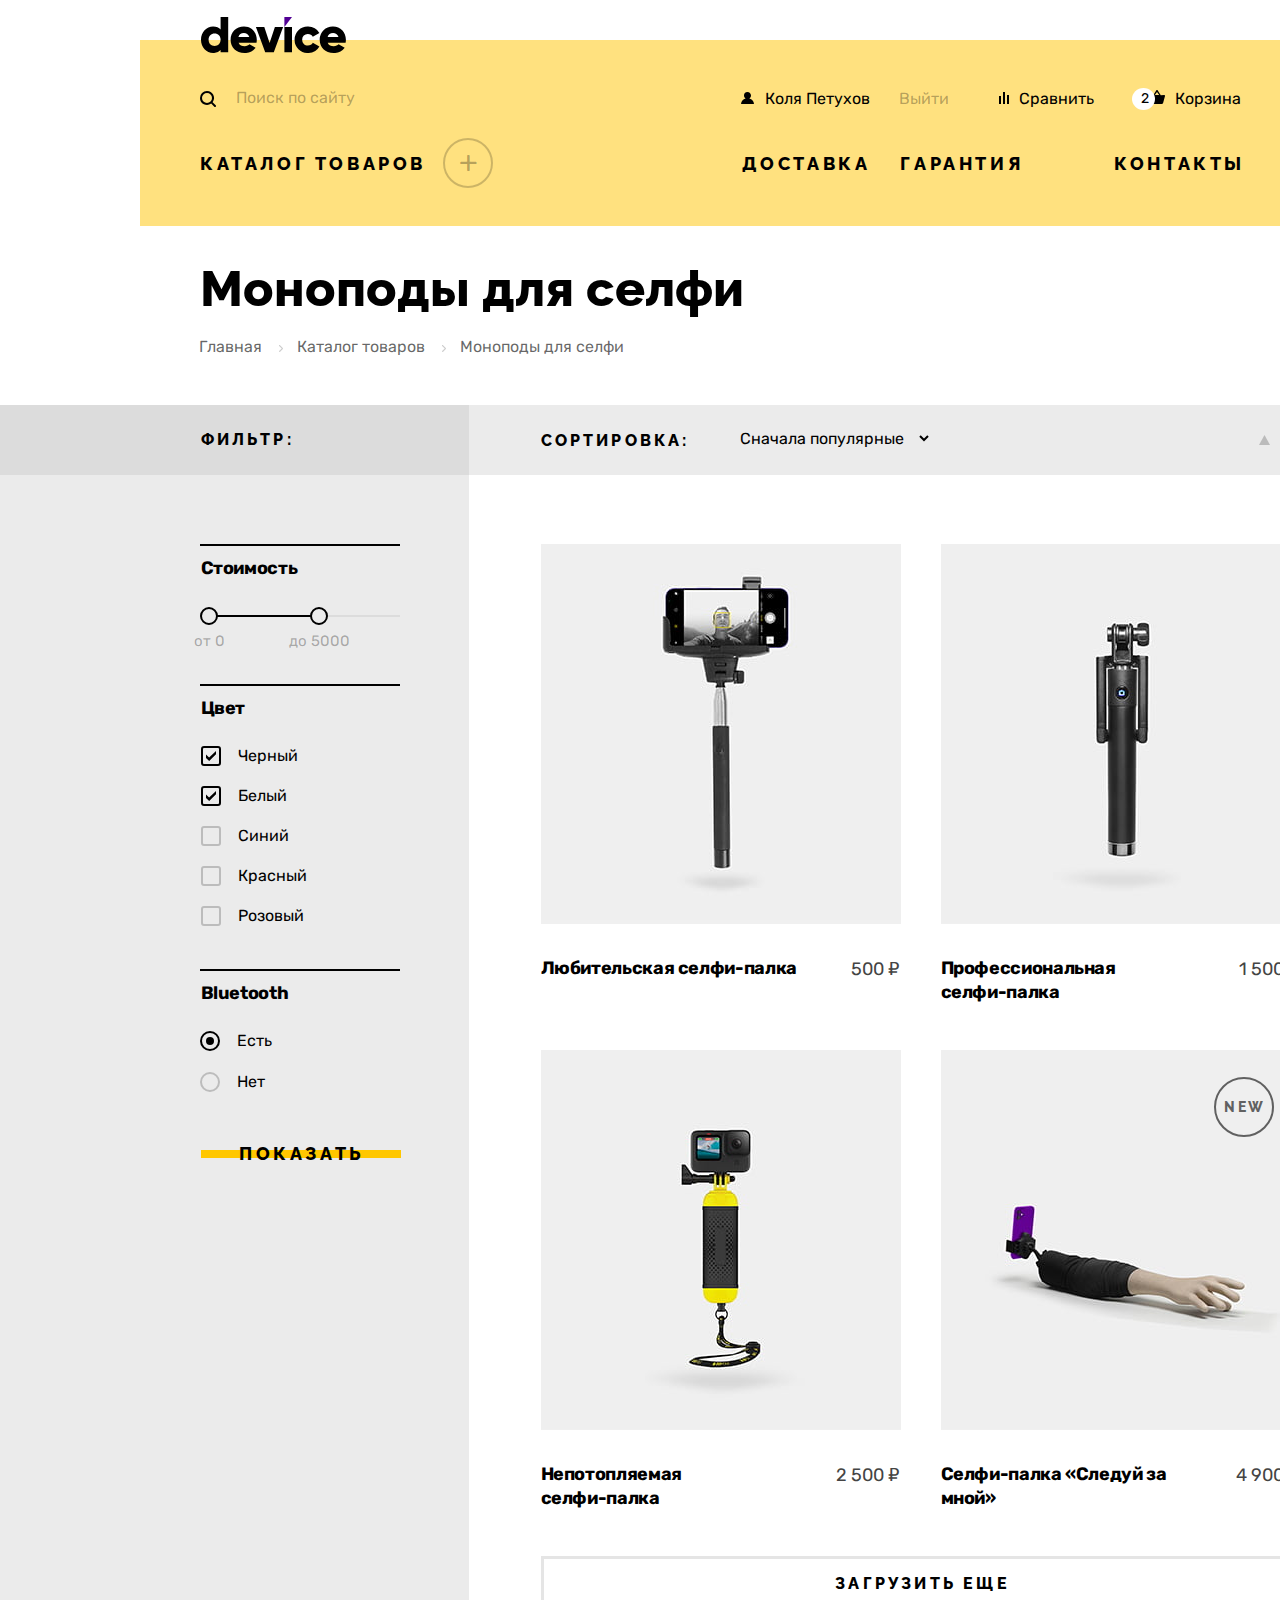
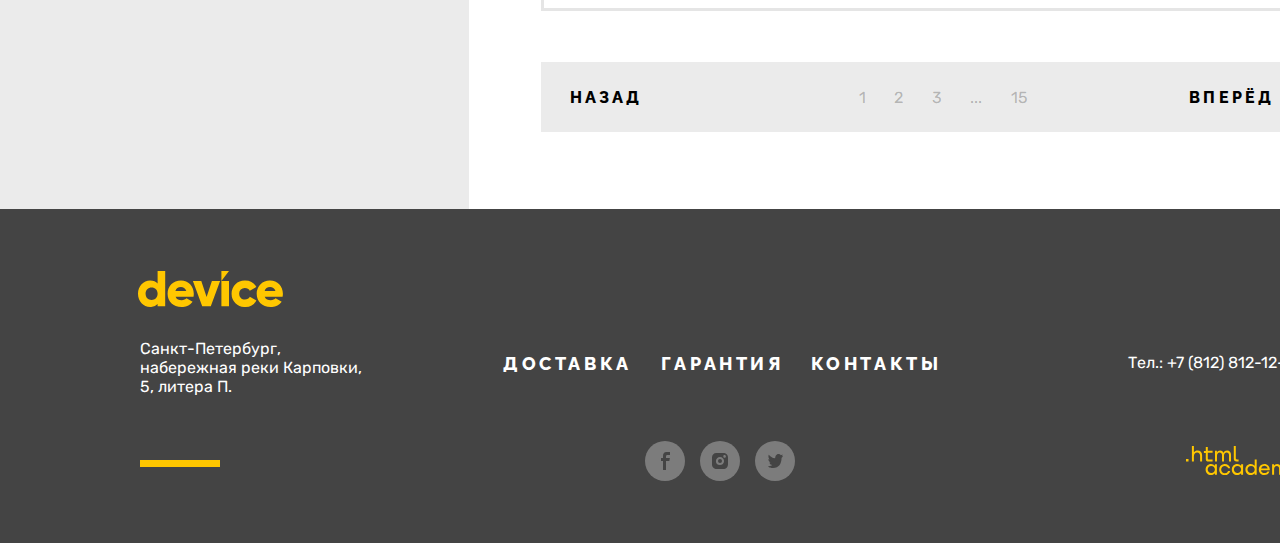
==== catalog.html @ d4a1aeee "fixed mistakes" ====
<!DOCTYPE html>
<html lang="ru">
<head>
  <meta charset="UTF-8">
  <meta name="viewport" content="width=device-width, initial-scale=1.0">
  <link rel="stylesheet" href="styles/styles.css">
  <link rel="icon" href="favicon.png">
  <title>Каталог</title>
</head>

<body>
  <header class="sections-container page-header">
    <div class="header-container">
      <nav class="main-navigation">
        <a class="header-logo" href="index.html">
          <img class="header-logo_image" src="img/logo.svg" width="145" height="36" alt="Логотип Интернет-магазина Device">
        </a>

        <ul class="header_navigation-user-list">
          <li class="header_navigation-user-list_item header_navigation-user_item_search">
            <form class="header_search" action="https://echo.htmlacademy.ru" method="get">
              <input class="header_search_field" name="search" placeholder="Поиск по сайту" type="search">
              <button class="header_search_button purple-border-focus" type="submit">
                <span>Найти</span>
              </button>
            </form>
          </li>

          <li class="header_navigation-user-list_item header_navigation-user-list_item_user-cabinet user-logged">
            <a class="header_navigation-user-list_item_link header_user-cabinet-button purple-border-focus" href="#">
              <span>Коля Петухов</span>
            </a>
          </li>

          <li class="header_navigation-user-list_item header_navigation-user-list_item_exit">
            <button class="header_navigation-user-list_item_link header_user-cabinet-exit-button purple-border-focus" type="button">Выйти</button>
          </li>

          <li class="header_navigation-user-list_item header_navigation-user-list_item_compare">
            <a class="header_navigation-user-list_item_link header_compare-button purple-border-focus" href="#">
              <span>Сравнить</span>
            </a>
          </li>
          <li class="header_navigation-user-list_item header_navigation-user-list_item_cart">
            <a class="header_navigation-user-list_item_link header_add-to-cart-button purple-border-focus" href="#">
              <span>Корзина</span>
            </a>
              <section class="cart-pop-up">
                <h2 class="visually-hidden">Обзор вашей корзины</h2>

                <ul class="cart_prod_list">
                  <li class="cart_prod_list_item">
                    <a href="#" class="cart_prod_list_item_link">
                      <img class="cart_prod_list_item_photo" src="img/product-1-small.jpg" width="41" height="43" alt="превью товара">
                      <h3 class="cart_prod_list_item_heading">Любительская<br>селфи-палка</h3>
                    </a>
                    <button class="cart_prod_list_item_remove" type="button">+</button>
                  </li>
                  <li class="cart_prod_list_item">
                    <a href="#" class="cart_prod_list_item_link">
                      <img class="cart_prod_list_item_photo" src="img/product-2-small.jpg" width="41" height="43" alt="превью товара">
                      <h3 class="cart_prod_list_item_heading">Профессиональная<br>селфи-палка</h3>
                    </a>
                    <button class="cart_prod_list_item_remove" type="button"><span>+</span></button>
                  </li>
                </ul>
                <ul class="cart_total">
                  <li class="cart_total_item cart_total_prod">Товаров: 2</li>
                  <li class="cart_total_item cart_total_sum">Сумма: 2000 ₽</li>
                </ul>
                <a href="#" class="cart_prod_open-cart button purple-border-focus">Открыть корзину</a>
              </section>
          </li>
        </ul>

        <ul class="header_main-nav">
          <li class="header_main-nav_item header_main-nav_item_catalog">
            <a class="header_main-nav_item_link header_main-nav_item_catalog-button purple-border-focus" href="catalog.html">
              <span>каталог товаров</span>
            </a>


            <div class="header_main-nav_catalog-nav-hidden">

              <ul class="header_main-nav_catalog-nav-hidden_list">
                <li class="header_main-nav_catalog-nav-hidden_list_item">
                  <a href="#">Виртуальная реальность</a>
                </li>
                <li class="header_main-nav_catalog-nav-hidden_list_item">
                  <a href="#">Моноподы для cелфи</a>
                </li>
                <li class="header_main-nav_catalog-nav-hidden_list_item">
                  <a href="#">Экшн-камеры</a>
                </li>
                <li class="header_main-nav_catalog-nav-hidden_list_item">
                  <a href="#">Фитнес-браслеты</a>
                </li>
                <li class="header_main-nav_catalog-nav-hidden_list_item">
                  <a href="#">Умные часы</a>
                </li>
                <li class="header_main-nav_catalog-nav-hidden_list_item">
                  <a href="#">Квадрокоптеры</a>
                </li>
              </ul>
            </div>
          </li>

          <li class="header_main-nav_item header_main-nav_item_delivery">
            <a class="header_main-nav_item_link button purple-border-focus under-line_hover" href="#">доставка</a>
          </li>
          <li class="header_main-nav_item header_main-nav_item_waranty">
            <a class="header_main-nav_item_link button purple-border-focus under-line_hover" href="#">гарантия</a>
          </li>
          <li class="header_main-nav_item header_main-nav_item_contacts">
            <a class="header_main-nav_item_link button purple-border-focus under-line_hover" href="#">контакты</a>
          </li>
        </ul>
      </nav>
    </div>
  </header>

  <main class="main_catalog">
    <h1 class="visually-hidden">Каталог</h1>
    <section class="main_catalog-header sections-container">
      <h2 class="main_catalog-category-heading">Моноподы для селфи</h2>
      <ul class="breadcrumbs">
        <li class="breadcrumbs-item">
          <a class="breadcrumbs-link purple-border-focus" href="index.html">Главная</a>
        </li>

        <li class="breadcrumbs-item">
          <a class="breadcrumbs-link purple-border-focus" href="catalog.html">Каталог товаров</a>
        </li>

        <li class="breadcrumbs-item">
          <a class="breadcrumbs-link purple-border-focus">Моноподы для селфи</a>
        </li>
      </ul>
    </section>

    <section class="catalog-products">
      <h2 class="visually-hidden">Каталог товаров</h2>
      <section class="catalog-products_filters">
        <div class="catalog-products_filters_heading-wrap">
          <div class="catalog-products_filters_content-wrap">
            <h3 class="catalog-products_filters_heading">Фильтр:</h3>
          </div>
        </div>

        <div class="catalog-products_filters-wrap">
          <div class="catalog-products_filters_content-wrap">
            <form class="catalog-filter selfie-sticks_filters" action="https://echo.htmlacademy.ru/" method="get">
              <div class=catalog-filter_fieldset-wrap>
                <fieldset class="catalog-filter-group">
                  <legend class="catalog-filter-heading catalog-filter-heading_cost">Стоимость</legend>

                  <div class="range">
                    <div class="range-scale">
                      <div class="range-bar" style="left: 9px; width: 110px;">
                        <button class="range-toggle toggle-min" type="button">
                          <span class="visually-hidden">Изменить минимальную цену.</span>
                        </button>
                        <button class="range-toggle toggle-max" type="button">
                          <span class="visually-hidden">Изменить максимальную цену.</span>
                        </button>
                      </div>
                    </div>

                    <div class="range-wrapper-inputs">
                      <label class="catalog-filter-label">
                        от <input class="catalog-filter-input" type="number" name="min-price" placeholder="0">
                      </label>
                      <label class="catalog-filter-label">
                        до <input class="catalog-filter-input" type="number" name="max-price" placeholder="5000">
                      </label>
                    </div>
                  </div>
                </fieldset>
              </div>

              <div class="catalog-filter_fieldset-wrap catalog-filter_fieldset-wrap_color">
                <fieldset class="catalog-filter-group">
                  <legend class="catalog-filter-heading catalog-filter-heading_color">Цвет</legend>
                  <ul class="catalog-filter_color-list">
                    <li class="catalog-filter_color-list_item">
                      <label class="control">
                        <input class="control-input" type="checkbox" name="black" checked>
                        <span class="control-mark"></span>
                        <span class="control-label">Черный</span>
                      </label>
                    </li>

                    <li class="catalog-filter_color-list_item">
                      <label class="control">
                        <input class="control-input" type="checkbox" name="white" checked>
                        <span class="control-mark"></span>
                        <span class="control-label">Белый</span>
                      </label>
                    </li>

                    <li class="catalog-filter_color-list_item">
                      <label class="control">
                        <input class="control-input" type="checkbox" name="Blue">
                        <span class="control-mark"></span>
                        <span class="control-label">Синий</span>
                      </label>
                    </li>

                    <li class="catalog-filter_color-list_item">
                      <label class="control">
                        <input class="control-input" type="checkbox" name="red">
                        <span class="control-mark"></span>
                        <span class="control-label">Красный</span>
                      </label>
                    </li>

                    <li class="catalog-filter_color-list_item">
                      <label class="control">
                        <input class="control-input" type="checkbox" name="pink">
                        <span class="control-mark"></span>
                        <span class="control-label">Розовый</span>
                      </label>
                    </li>
                  </ul>
                </fieldset>
              </div>

              <div class="catalog-filter_fieldset-wrap">
                <fieldset class="catalog-filter-group">
                  <legend class="catalog-filter-heading catalog-filter-heading_bluetooth">Bluetooth</legend>
                  <ul class="catalog-filter_bluetooth-list">
                    <li class="catalog-filter_bluetooth-list_item">
                      <label class="radio-control">
                        <input class="radio-control-input" type="radio" name="bluetooth" value="Yes" checked>
                        <span class="radio-control-mark"></span>
                        <span class="radio-control-label">Есть</span>
                      </label>
                    </li>

                    <li class="catalog-filter_bluetooth-list_item">
                      <label class="radio-control">
                        <input class="radio-control-input" type="radio" name="bluetooth" value="Yes">
                        <span class="radio-control-mark"></span>
                        <span class="radio-control-label">Нет</span>
                      </label>
                    </li>
                  </ul>
                </fieldset>
              </div>
              <button class="catalog-filter_form_button button-yellow-dark-crossline button" type="submit">Показать</button>
            </form>
          </div>
        </div>
      </section>

      <section class="catalog_products">
        <h2 class="visually-hidden">Сэлфи палки в продаже</h2>
        <section class="catalog_products_sorting">
          <h3 class="visually-hidden">Сортировка товаров</h3>
          <div class="catalog_products_content-wrap catalog_products_sorting-wrap">
            <form class="sorting-type">
              <label class="sorting-field-label" for="sorting">Сортировка:</label>
              <select class="select-control" id="sorting" name="sorting">
                <option value="popular">Сначала популярные</option>
              </select>
            </form>
            <a href="#" class="filter-order-button filter-order-button_ascending purple-border-focus">
              <span class="visually-hidden">По возрастанию</span>
            </a>
            <a href="#" class="filter-order-button filter-order-button_active filter-order-button_descending purple-border-focus">
              <span class="visually-hidden">По убыванию</span>
            </a>
          </div>
        </section>

        <section class="catalog_products_display_products">
          <div class="catalog_products_content-wrap catalog_products_display_products_wrap">

            <ul class="product-cards-list">
              <li class="product-cards-list_item">
                <a class="product-card-link" href="#">
                  <img class="product-card-image" src="img/product-1.jpg" width="360" height="380" alt="Фотография селфи-палки любительской">
                  <h3 class="product-card-title">Любительская селфи-палка</h3>
                  <b class="product-card-price">500 ₽</b>
                  <div class="product-card-button_wrap">
                    <span class="product-card-button button-yellow-dark-crossline button">Подробнее</span>
                  </div>
                </a>
              </li>

              <li class="product-cards-list_item">
                <a class="product-card-link" href="#">
                  <img class="product-card-image" src="img/product-2.jpg" width="360" height="380" alt="Фотография селфи-палки профессиональной">
                  <h3 class="product-card-title">Профессиональная<br> селфи-палка </h3>
                  <b class="product-card-price">1 500 ₽</b>
                  <div class="product-card-button_wrap">
                    <span class="product-card-button button-yellow-dark-crossline button">Подробнее</span>
                  </div>
                </a>
              </li>

              <li class="product-cards-list_item">
                <a class="product-card-link" href="#">
                  <img class="product-card-image" src="img/product-3.jpg" width="360" height="380" alt="Фотография селфи-палки с поплавком">
                  <h3 class="product-card-title">Непотопляемая<br> селфи-палка</h3>
                  <b class="product-card-price">2 500 ₽</b>
                  <div class="product-card-button_wrap">
                    <span class="product-card-button button-yellow-dark-crossline button">Подробнее</span>
                  </div>
                </a>
              </li>

              <li class="product-cards-list_item">
                <a class="product-card-link" href="#">
                  <img class="product-card-image" src="img/product-4.jpg" width="360" height="380" alt="Фотография селфи-палки в виде руки">
                  <h3 class="product-card-title">Селфи-палка «Следуй за мной»</h3>
                  <span class="product-card_new-product-label">new</span>
                  <b class="product-card-price">4 900 ₽</b>
                  <div class="product-card-button_wrap">
                    <span class="product-card-button button-yellow-dark-crossline button">Подробнее</span>
                  </div>
                </a>
              </li>
            </ul>

            <button class="product-list_show-more-button button purple-border-focus" type="button">
              <span>Загрузить еще</span>
            </button>

            <ul class="pagination-list">
              <li class="pagination-list_item">
                <a class="pagination-link"  href="#">
                  <span class="visually-link_text pagination-prev">назад</span>
                </a>
              </li>

              <li class="pagination-list_item">
                <ul class="pagination-list_page-numbers">
                  <li class="pagination-list_item">
                    <a class="pagination-link" href="#">
                      <span class="visually-link_text pagination-link_number">1</span>
                    </a>
                  </li>

                  <li class="pagination-list_item">
                    <a class="pagination-link" href="#">
                      <span class="visually-link_text pagination-link_number">2</span>
                    </a>
                  </li>

                  <li class="pagination-list_item">
                    <a class="pagination-link" href="#">
                      <span class="visually-link_text pagination-link_number">3</span>
                    </a>
                  </li>

                  <li class="pagination-list_item">
                    <a class="pagination-link" href="#">
                      <span class="visually-link_text pagination-link_number">...</span>
                    </a>
                  </li>

                  <li class="pagination-list_item">
                    <a class="pagination-link" href="#">
                      <span class="visually-link_text pagination-link_number">15</span>
                    </a>
                  </li>
                </ul>
              </li>
              <li class="pagination-list_item">
                <a class="pagination-link" href="#">
                  <span class="visually-link_text pagination-next">вперёд</span>
                </a>
              </li>
            </ul>

          </div>
        </section>
      </section>
    </section>
  </main>
  <footer class="page-footer">
    <div class="footer-container sections-container">
      <a class="footer-logo">
        <img src="img/logo-footer.svg" width="145" height="36" alt="Логотип Интернет-магазина Device">
      </a>

        <address class="footer_address">Санкт-Петербург, набережная реки Карповки, 5, литера П.</address>

        <section class="page-footer_navigation">
          <h2 class="visually-hidden">Навигация по сайту</h2>
          <ul class="page-footer_navigation_list">
            <li class="page-footer_navigation_list_item">
              <a class="page-footer_navigation_list_item_link button purple-border-focus" href="#">доставка</a>
            </li>

            <li class="page-footer_navigation_list_item">
              <a class="page-footer_navigation_list_item_link button purple-border-focus" href="#">гарантия</a>
            </li>

            <li class="page-footer_navigation_list_item">
              <a class="page-footer_navigation_list_item_link button purple-border-focus" href="#">контакты</a>
            </li>
          </ul>
        </section>

        <a class="footer_tel purple-border-focus" href="tel:78128121212">Тел.: +7 (812) 812-12-12</a>

        <div class="page-footer_yellow-line"></div>
        <section class="footer_social">
          <h2 class="visually-hidden">Мы в социальный сетях</h2>
          <ul class="footer_social_list">
            <li class="footer_social_list_item">
              <a class="footer_social_list_item-link purple-border-focus" href="https://www.facebook.com/htmlacademy">
                  <svg  class="footer_social_list_item_link-facebook" xmlns="http://www.w3.org/2000/svg" aria-hidden="true" focusable="false" width="9" height="18"><path d="M6.5 3H9V0H5.6C2.8 0 2 1.7 2 4.2V6H0v3h2v9h3V9h3.3l.6-3H5V4.5C5 3.7 5.3 3 6.5 3Z"/></svg>
                  <span class="visually-hidden">Facebook</span>
              </a>
            </li>

            <li class="footer_social_list_item">
              <a class="footer_social_list_item-link purple-border-focus" href="https://www.instagram.com/htmlacademy">
                  <svg class="footer_social_list_item_link-instagram" xmlns="http://www.w3.org/2000/svg" aria-hidden="true" focusable="false" width="16" height="16" fill="none"><path d="M8 10a2 2 0 1 0 0-4 2 2 0 0 0 0 4Z"/><path d="M14.7 1.3c-.9-.9-2-1.3-3.4-1.3H4.7A4.5 4.5 0 0 0 0 4.7v6.6c0 1.4.4 2.6 1.4 3.4.9.9 2 1.3 3.3 1.3h6.6c1.4 0 2.6-.4 3.4-1.3a5 5 0 0 0 1.3-3.4V4.7c0-1.4-.4-2.6-1.3-3.4ZM8 12.1A4.1 4.1 0 0 1 3.9 8c0-2.3 1.9-4.1 4.1-4.1 2.2 0 4.1 1.8 4.1 4.1s-1.9 4.1-4.1 4.1Zm4.6-7.4c-.7 0-1.3-.5-1.3-1.3s.5-1.3 1.3-1.3c.7 0 1.3.6 1.3 1.3 0 .7-.6 1.3-1.3 1.3Z"/></svg>
                  <span class="visually-hidden">Instagram</span>
              </a>
            </li>

            <li class="footer_social_list_item">
              <a class="footer_social_list_item-link purple-border-focus" href="https://twitter.com/htmlacademy_ru">
                  <svg class="footer_social_list_item_link-twitter" xmlns="http://www.w3.org/2000/svg" aria-hidden="true" focusable="false" width="15" height="14" fill="none"><g clip-path="url(#a)"><path d="M9.7.1c1.5-.5 2.6.3 3.2 1.1l1.7-.6a2 2 0 0 1-.8 1.6c.7.2 1.2-.4 1.2-.4-.1.9-.9 1.7-1.4 1.9-.2 6.3-2.8 10.4-8.9 10.3h-.4C4 14 .6 13.6 0 12.2c2 .2 3.4-.4 4.1-1.1-.8-.3-2.4-.4-2.6-2.8.3.2.5.3 1.1.2C1.5 7.7.3 7 .4 5c.3.3.9.5 1.2.4C1 5.2-.2 2.3.8.8c1.6 1.7 3.3 3.4 6.3 3.5.2-2.1 1-3.5 2.6-4.2Z"/></g><defs><clipPath id="a"><path fill="#fff" d="M0 0h15v14H0z"/></clipPath></defs></svg>
                  <span class="visually-hidden">Twitter</span>
              </a>
            </li>
          </ul>
        </section>

        <a class="html-academy-logo purple-border-focus" href="https://www.htmlacademy.ru">
          <img src="img/html_academy-logo.svg" width="115" height="33" alt="Логотип HTML Academy">
        </a>
    </div>
  </footer>
</body>
</html>
---- styles/styles.css ----
@font-face {
  font-family: "Raleway";
  font-style: normal;
  font-weight: 800;
  src: url("../fonts/raleway/raleway-800.woff2") format("woff2");
  font-display: swap;
}

@font-face {
  font-family: "Rubik";
  font-style: normal;
  font-weight: 400;
  src: url("../fonts/rubik/rubik-400.woff2") format("woff2");
  font-display: swap;
}

@font-face {
  font-family: "Rubik";
  font-style: normal;
  font-weight: 700;
  src: url("../fonts/rubik/rubik-700.woff2") format("woff2");
  font-display: swap;
}

@font-face {
  font-family: "Rubik";
  font-style: normal;
  font-weight: 800;
  src: url("../fonts/rubik/rubik-800.woff2") format("woff2");
  font-display: swap;
}

/* Общие стили и классы */
html {
  height: 100%;
}

body {
  display: flex;
  height: 100%;
  min-width: 1440px;
  margin: 0;
  flex-direction: column;
  font-family: "Rubik", sans-serif;
  font-size: 18px;
  line-height: 30px;
  font-weight: 400;
  font-style: normal;
  color: #000000;
  background-color: #ffffff;
}

.main-container {
  flex-grow: 1;
}

.visually-hidden {
  position: absolute;
  clip: rect(0, 0, 0, 0);
  width: 1px;
  height: 1px;
  margin: -1px;
  overflow: hidden;
}

.button {
  padding: 0;
  font-family: "Raleway", sans-serif;
  font-size: 18px;
  font-weight: 800;
  line-height: 21px;
  text-transform: uppercase;
  color: #000000;
  text-decoration: none;
  letter-spacing: 0.2em;
}

.button-yellow-dark-crossline {
  min-height: 40px;
  padding-left: 3px;
  box-sizing: border-box;
  text-align: center;
  background: repeating-linear-gradient(rgb(255, 255, 255, 0), rgb(255, 255, 255, 0) 16px, #ffc700 16px, #ffc700 24px, rgb(255, 255, 255, 0) 24px, rgb(255, 255, 255, 0));
  border: none;
}

.button-yellow-dark-crossline:focus-visible {
  outline: none;
  background: repeating-linear-gradient(rgb(255, 255, 255, 0), rgb(255, 255, 255, 0) 16px, #af4fff 16px, #af4fff 24px, rgb(255, 255, 255, 0) 24px, rgb(255, 255, 255, 0));
}

.button-yellow-dark-crossline:hover {
  outline: none;
  background: #ffc700;
}

.button-yellow-dark-crossline:active {
  color: rgba(0, 0, 0, 0.3);
  background: #ffc700;
}

.button-yellow-light-crossline {
  min-height: 50px;
  box-sizing: border-box;
  text-align: center;
  line-height: 50px;
  border: none;
  background: repeating-linear-gradient(rgb(255, 255, 255, 0), rgb(255, 255, 255, 0) 21px, #ffe17f 21px, #ffe17f 29px, rgb(255, 255, 255, 0) 29px, rgb(255, 255, 255, 0));
}

.purple-border-focus:focus-visible {
  outline: 2px solid #af4fff;
  outline-offset: 0;
}

.button-yellow-light-crossline:focus-visible {
  background: repeating-linear-gradient(rgb(255, 255, 255, 0), rgb(255, 255, 255, 0) 21px, #af4fff 21px, #af4fff 29px, rgb(255, 255, 255, 0) 29px, rgb(255, 255, 255, 0));
  outline: none;
}

.button-yellow-light-crossline:hover {
  background: none;
  background-color: #ffe17f;
  outline: none;
}

.button-yellow-light-crossline:active {
  color: rgba(0, 0, 0, 0.3);
  background: none;
  background-color: #ffe17f;
  outline: none;
}

/* Обретка для центрирования секций */

.sections-container {
  width: 1160px;
  margin: 0 auto;
  padding: 0;
}

/* Header */

.page-header {
  margin-top: 40px;
}

.header-container {
  padding-bottom: 35px;
  background: #ffe17f;
}

.main-navigation {
  position: relative;
  padding-top: 33px;
}

.header-logo {
  position: absolute;
  top: -23px;
  left: 61px;
}

.main-navigation a,
.main-page a {
  text-decoration: none;
  color: inherit;
}

.main-navigation li,
.main-page li,
.page-footer li {
  list-style-type: none;
}

.header_navigation-user-list {
  display: flex;
  width: 1076px;
  margin: 0 0 23px 0;
  padding: 0 0 0 46px;
  flex-wrap: wrap;
  justify-content: space-between;
  font-family: "Rubik", sans-serif;
  font-size: 16px;
  align-items: center;
  line-height: 19px;
}

.header_search {
  display: flex;
  min-width: 516px;
  height: 40px;
  margin: 0;
  padding: 0 0 0 12px;
  box-sizing: border-box;
  border: 2px solid rgba(0, 0, 0, 0);
  border-radius: 20px;
}

.header_search::before {
  content: "";
  display: inline-block;
  width: 16px;
  margin: 1px 18px 0 0;
  background: url("../img/search.svg") no-repeat 50% 50%;
}

.header_search_field {
  width: 304px;
  vertical-align: middle;
  background-color: #ffe17f;
  border: none;
}

.header_search:hover .header_search_field::placeholder {
  color: rgba(0, 0, 0, 0.6);
}

.header_search_field:focus {
  outline: none;
}

.header_search:focus-within {
  border-color: #af4fff;
}

.header_search:active .header_search_field,
.header_search:active {
  border-color: #000000;
}

.header_search_field::placeholder {
  font-family: "Rubik", sans-serif;
  font-size: 16px;
  font-weight: 400;
  line-height: 19px;
  color: rgba(0, 0, 0, 0.3);
}

.header_search_button {
  display: block;
  width: 162px;
  line-height: 19px;
  border-radius: 0 25px 25px 0;
  border: none;
  background-color: inherit;
  outline: 2px solid #000000;
}

.header_search_button:hover {
  color: #ffffff;
  background-color: #000000;
}

.header_search_button:focus:hover {
  outline-color: #000000;
}

.header_search_button:active {
  color: rgba(255, 255, 255, 0.3);
}

.header_search_field:placeholder-shown + .header_search_button {
  display: none;
}

.header_navigation-user-list_item {
  height: 40px;
  margin-top: 5px;
  padding: 0;
}

.header_navigation-user_item_search {
  margin-right: 16px;
}

.header_navigation-user-list_item_link span {
  margin: 0 auto;
}

.header_navigation-user-list_item_link {
  display: inline-block;
  width: 100%;
  height: 100%;
  padding: 10px 21px 0 21px;
  box-sizing: border-box;
}

.header_navigation-user-list_item_user-cabinet {
  min-width: 117px;
  margin-right: auto;
}

.header_user-cabinet-button {
  border-radius: 20px;
}

.header_user-cabinet-button::before {
  content: "";
  display: inline-block;
  height: 16px;
  width: 16px;
  margin-right: 6px;
  background: url("../img/user.svg") no-repeat 50% 100%;
}

.user-logged {
  margin-right: 0;
}

.header_navigation-user-list_item_exit {
  margin: 0 auto 0 0;
}

.header_user-cabinet-exit-button:focus {
  border-radius: 25px;
  outline: 2px solid #af4fff;
}

.header_user-cabinet-exit-button {
  padding: 5px 8px 0 8px;
  font-family: "Rubik", sans-serif;
  font-size: 16px;
  line-height: 19px;
  color: rgba(0, 0, 0, 0.3);
  border: none;
  background-color: rgba(0, 0, 0, 0);
}

.header_navigation-user-list_item_compare {
  min-width: 136px;
  margin-right: 14px;
}

.header_compare-button {
  border-radius: 20px;
}

.header_compare-button::before {
  content: "";
  display: inline-block;
  width: 16px;
  height: 16px;
  margin-right: 3px;
  background: url("../img/compare.svg") no-repeat 50% 100%;
}

.header_navigation-user-list_item_cart {
  min-width: 131px;
}

.header_add-to-cart-button {
  position: relative;
  padding-left: 20px;
  border-radius: 20px;
}

.header_add-to-cart-button::before {
  content: "";
  display: inline-block;
  width: 16px;
  height: 16px;
  margin-right: 6px;
  background: url("../img/cart.svg") no-repeat 50% 100%;
}

.header_add-to-cart-button::after {
  content: "2";
  position: absolute;
  left: 3px;
  display: inline-block;
  width: 21px;
  height: 21px;
  padding: 1px 0 0 2px;
  font-size: 14px;
  text-align: center;
  background-color: #ffffff;
  border-radius: 50%;
}

.header_navigation-user-list_item_link:hover {
  opacity: 0.6;
}

.header_navigation-user-list_item_link:active {
  opacity: 0.3;
}

.header_navigation-user-list_item_cart:focus-within .cart-pop-up,
.header_add-to-cart-button:hover + .cart-pop-up {
  display: block;
}

/* Поп-ап корзины */

.cart-pop-up:hover {
  display: block;
}

.cart-pop-up {
  position: absolute;
  top: 82px;
  right: -20px;
  z-index: 4;
  display: none;
  min-width: 320px;
  min-height: 302px;
  font-family: "Rubik", sans-serif;
  font-size: 16px;
  font-weight: 400;
  line-height: 20px;
  background-color: #000000;
  box-shadow: 0 10px 0 rgba(0, 0, 0, 0.1);
}

.cart-pop-up::before {
  content: "";
  position: absolute;
  top: -4px;
  right: 156px;
  width: 14px;
  height: 14px;
  background-color: #000000;
  transform: rotate(-40deg) skew(10deg);
}

.cart-pop-up::after {
  content: "";
  position: absolute;
  top: -10px;
  width: 320px;
  height: 10px;
}

.cart_prod_list {
  width: 100%;
  padding: 0;
  box-sizing: border-box;
  color: #ffffff;
}

.cart_prod_list_item {
  position: relative;
  display: flex;
  justify-content: space-between;
  border-bottom: 1px solid rgba(255, 255, 255, 0.1);
}

.cart_prod_list_item_link {
  display: flex;
  padding: 20px;
  justify-content: space-between;
}

.cart_prod_list_item_photo {
  margin-right: 23px;
}

.cart_prod_list_item_heading {
  min-width: 180px;
  margin: 0;
  padding-top: 2px;
  font-size: inherit;
  font-weight: inherit;
}

.cart_prod_list_item_remove {
  position: absolute;
  top: 20px;
  right: 13px;
  display: block;
  width: 25px;
  height: 25px;
  padding: 0;
  font-size: 27px;
  font-family: "Times New Roman", sans-serif;
  font-weight: 400;
  line-height: 10px;
  color: #ffffff;
  border: none;
  border-radius: 50%;
  background-color: #000000;
  cursor: pointer;
  transform: rotate(45deg);
}

.cart_total {
  display: flex;
  width: 100%;
  min-height: 43px;
  padding: 0 20px 0 21px;
  box-sizing: border-box;
  justify-content: space-between;
  color: #ffffff;
  background-color: #1a1a1a;
}

.cart_total_item {
  line-height: 42px;
}

.cart_prod_open-cart {
  display: block;
  min-height: 50px;
  min-width: 280px;
  margin: 20px;
  padding-left: 4px;
  padding-top: 1px;
  box-sizing: border-box;
  line-height: 49px;
  text-align: center;
  color: #000000;
  background-color: #ffffff;
}

.cart_prod_list_item_link:hover {
  opacity: 60%;
}

.cart_prod_list_item_link:focus-visible {
  outline: none;
}

.cart_prod_list_item_link:focus-visible img {
  outline: 5px solid #af4fff;
}

.cart_prod_list_item_link:focus-visible .cart_prod_list_item_heading {
  color: #af4fff;
}

.cart_prod_list_item_remove:hover {
  opacity: 60%;
}

.cart_prod_list_item_link:active,
.cart_prod_list_item_remove:active {
  opacity: 30%;
}

.cart_prod_list_item_remove:focus-visible {
  outline: 2px solid #af4fff;
}

.cart_prod_open-cart:focus-visible {
  outline-width: 5px;
}

.cart_prod_open-cart:hover,
.cart_prod_open-cart:active {
  background-color: #ffe17f;
}

.cart_prod_open-cart:active {
  color: rgba(0, 0, 0, 0.3);
}

/* Главная навигация */

.header_main-nav {
  display: flex;
  width: 1079px;
  margin: 0;
  padding: 0 0 0 42px;
  flex-wrap: wrap;
  justify-content: space-between;
  font-family: "Raleway", sans-serif;
  line-height: 21px;
  align-items: center;
  text-transform: uppercase;
}

.header_main-nav_item_link {
  display: block;
  min-height: 46px;
  padding: 12px 16px 13px 16px;
  box-sizing: border-box;
  text-align: center;
  border-radius: 25px;
  letter-spacing: 0.2em;
  white-space: initial;
}

.header_main-nav_item_link span {
  letter-spacing: 0.2em;
}

.header_main-nav_item {
  height: 50px;
  box-sizing: border-box;
}

.header_main-nav_item:last-child:not(:nth-child(4)) {
  margin-right: auto;
}

.header_main-nav_item_catalog {
  margin-right: auto;
}

.header_main-nav_item_catalog-button {
  position: relative;
  min-width: 262px;
  min-height: 46px;
}

.header_main-nav_item_catalog-button::after {
  content: "+";
  position: absolute;
  right: -49px;
  top: -3px;
  z-index: 3;
  display: inline-block;
  width: 50px;
  height: 50px;
  padding-left: 4px;
  box-sizing: border-box;
  font-family: "Rubik", sans-serif;
  font-size: 30px;
  text-align: center;
  color: rgba(0, 0, 0, 0.3);
  line-height: 45px;
  border: 2px solid rgba(0, 0, 0, 0.2);
  border-radius: 50%;
}

.header_main-nav_item:hover .under-line_hover {
  text-decoration: underline;
  text-underline-offset: 8px;
  text-decoration-thickness: 2px;
}

.header_main-nav_item:active .under-line_hover {
  text-decoration: underline;
  text-underline-offset: 8px;
  text-decoration-thickness: 2px;
  opacity: 30%;
  outline: none;
}

.header_main-nav_item_delivery a {
  padding-right: 14px;
}

.header_main-nav_item_contacts {
  margin-left: 59px;
}

/* выпадающее меню */

.header_main-nav_catalog-nav-hidden {
  position: absolute;
  top: 150px;
  left: 0;
  z-index: 2;
  display: none;
  min-width: 1160px;
  min-height: 180px;
  padding-left: 45px;
  box-sizing: border-box;
  background-color: #ffe17f;
}

.hidden-gap {
  position: absolute;
  left: 0;
  height: 6px;
  width: 100%;
  margin-top: -5px;
  opacity: 100%;
}

.header_main-nav_catalog-nav-hidden_list {
  display: grid;
  padding: 33px 0 0 0;
  margin: 0;
  height: 100%;
  grid-template-columns: minmax(min-content, 223px) minmax(min-content, 172px) minmax(min-content, 152px);
  grid-template-rows: min-content min-content min-content;
  grid-auto-flow: column;
  column-gap: 16px;
  row-gap: 18px;
  box-sizing: border-box;
}

.header_main-nav_catalog-nav-hidden:hover {
  display: block;
}

.header_main-nav_catalog-nav-hidden_list_item_link {
  padding: 3px 15px;
  border-radius: 25px;
}

.header_main-nav_catalog-nav-hidden_list_item {
  font-family: "Rubik", sans-serif;
  font-size: 16px;
  font-weight: 400;
  line-height: 18px;
  text-transform: none;
}

.header_main-nav_catalog-nav-hidden_list_item {
  border-radius: 25px;
}

.header_main-nav_catalog-nav-hidden_list_item:last-child {
  grid-column: 3/4;
  padding-left: 14px;
}

.header_main-nav_item_catalog:focus-within .header_main-nav_catalog-nav-hidden,
.header_main-nav_item_catalog:hover .header_main-nav_catalog-nav-hidden {
  display: block;
}

.header_main-nav_item_catalog:hover .header_main-nav_item_catalog-button::after,
.header_main-nav_item_catalog:focus-within .header_main-nav_item_catalog-button::after {
  content: "‒";
  line-height: 41px;
  font-size: 29px;
  color: #000000;
  border-color: #000000;
}

.header_main-nav_item_catalog-button:active {
  opacity: 0.3;
}

/* Слайдер */

.main_promo_container {
  position: relative;
  margin-bottom: 70px;
  margin-top: -36px;
}

.main_promo_yellow_background {
  position: absolute;
  top: -1px;
  z-index: 0;
  width: 100%;
  height: 151px;
  background-color: #ffe17f;
}

.main_promo_slider {
  position: relative;
  z-index: 1;
  display: flex;
  width: 1160px;
  margin: 0;
  padding: 0;
  flex-direction: row;
  overflow: hidden;
}

.main_promo_slider_item {
  position: relative;
  display: grid;
  max-width: 1160px;
  margin: 0;
  grid-template-columns: 560px auto auto;
  grid-template-rows: minmax(231px, auto) minmax(115px, auto) minmax(104px, auto) minmax(110px, auto);
  column-gap: 40px;
}

.main_promo_slider_item_image {
  grid-column: 1 / 2;
  grid-row: 1 / -1;
  align-self: center;
}

.main_promo_slider_item_slide-number {
  position: absolute;
  top: 83px;
  right: 49px;
  z-index: 0;
  grid-row: 1 / 2;
  grid-column: 2 / 4;
  font-size: 180px;
  font-weight: 800;
  line-height: 30px;
  color: #ffffff;
}

.main_promo_slider_item_heading {
  z-index: 1;
  max-width: 560px;
  height: min-content;
  margin: 122px 0 0 0;
  grid-row: 1 / 2;
  grid-column: 2 / -1;
  font-family: "Raleway", sans-serif;
  font-size: 50px;
  font-weight: 800;
  line-height: 50px;
}

.main_promo_slider_item_description {
  width: 560px;
  margin: 19px 0 0 0;
  grid-row: 2 / 3;
  grid-column: 2 / -1;
}

.main_promo_slider_item_button {
  width: 220px;
  margin: 0;
  padding-left: 4px;
  grid-column: 2 / 3;
  grid-row: 3 / 4;
  align-self: baseline;
}

.main_promo_slider_dots-control_list {
  display: flex;
  width: 80px;
  height: 12px;
  margin: 4px 60px 0 auto;
  padding: 0;
  grid-column: 3 / 4;
  grid-row: 3 / 4;
  justify-content: space-between;
}

.main_promo_slider_item_spec {
  display: grid;
  max-width: 560px;
  margin: 0;
  grid-column: 2 / -1;
  grid-row: 4 / 5;
  grid-auto-columns: min-content;
  grid-auto-rows: min-content;
  row-gap: 11px;
  line-height: 30px;
}

.main_promo_slider_item_spec_description {
  min-width: 160px;
  margin: 0;
  grid-row: 1 / 2;
  font-size: 36px;
}

.main_promo_slider_item_spec_block {
  display: inline-block;
}

.main_promo_slider_item_spec_title {
  font-size: 16px;
}

.main_promo_slider_item:nth-child(3) .main_promo_slider_item_spec_description:nth-child(4) {
  min-width: 140px;
}

.slider-btn {
  width: 40px;
  height: 80px;
  grid-column: 1 / 2;
  grid-row: 1 / 5;
  align-self: center;
  border: none;
  border-radius: 6px;
  cursor: pointer;
}

.main_promo_slider_next-slide-btn {
  margin-right: 9px;
  margin-left: auto;
  background: url("../img/right-tall-arrow.svg") no-repeat 50% 50%;
}

.main_promo_slider_prvs-slide-btn {
  background: url("../img/left-tall-arrow.svg") no-repeat 50% 50%;
  margin-left: 9px;
}

.slider-btn:hover {
  opacity: 60%;
}

.slider-btn:active {
  opacity: 30%;
  outline: none;
}

.slider-dot-btn {
  width: 12px;
  height: 12px;
  padding: 0;
  border-radius: 50%;
  border: 2px solid #000000;
  background-color: #ffffff;
  cursor: pointer;
}

.slider-dot-btn:focus {
  outline: none;
  border-color: #af4fff;
  background-color: #ffffff;
}

.slider-dot-btn:hover,
.slider-dot-btn_active:hover {
  opacity: 60%;
}

.slider-dot-btn:active,
.slider-dot-btn_active:active {
  opacity: 30%;
  border-color: #000000;
}

.slider-dot-btn_active {
  background-color: #000000;
}

/* Блок с категориями товаров */

.main_catalog-categories {
  margin-bottom: 41px;
}

.main_catalog-categories_list {
  display: flex;
  margin: 0;
  padding: 0;
  flex-wrap: wrap;
  justify-content: flex-start;
}

.main_catalog-categories_list_item {
  width: 160px;
  margin-bottom: 40px;
}

.main_catalog-categories_list_item:not(:first-child) {
  margin-left: 40px;
}


.main_catalog-categories_list_item:nth-child(7n) {
  margin-left: 0;
}

.main_catalog-categories_list_heading {
  margin: 0;
  font-family: "Raleway", sans-serif;
  line-height: 24px;
  font-weight: 800;
  font-size: 18px;
  letter-spacing: -0.02em;
}

.main_catalog-categories_list_icon {
  display: flex;
  width: 160px;
  height: 160px;
  margin-bottom: 33px;
  align-items: center;
  justify-content: center;
  background-color: #ffe17f;
}

.vr-icon {
  margin-left: 1px;
}

.monopod-icon {
  align-self: end;
}

.action-cam-icon {
  margin-left: 10px;
  margin-top: 2px;
}

.ftns-bands-icon {
  margin-top: 4px;
}

.smart-watches-icon {
  margin-left: 2px;
}

.copters-icon {
  margin-top: 6px;
}

.main_catalog-categories_list_link:focus .main_catalog-categories_list_icon {
  outline: 5px solid #af4fff;
}

.main_catalog-categories_list_link:focus .main_catalog-categories_list_heading {
  color: #af4fff;
}

.main_catalog-categories_list_link:focus-visible {
  outline: none;
}

.main_catalog-categories_list_link:hover .main_catalog-categories_list_icon {
  background-color: #ffc700;
}

.main_catalog-categories_list_link:active .main_catalog-categories_list_icon {
  background-color: #ffc700;
  outline: none;
}

.main_catalog-categories_list_link:active svg {
  opacity: 30%;
}

.main_catalog-categories_list_link:active .main_catalog-categories_list_heading {
  color: #000000;
  opacity: 30%;
}

/* Блок с информацией о сервисах */

.main_about-services {
  margin-bottom: 90px;
  padding-bottom: 69px;
  background: linear-gradient(#ffffff 26%, #f0f0f0 26%);
}

.main_sections-container_services {
  display: flex;
}

.main_about-services_button-list {
  display: flex;
  min-width: 277px;
  min-height: 319px;
  margin: 0;
  padding: 0;
  flex-direction: column;
  justify-content: space-around;
  border-right: 7px solid #000000;
}

.main_about-services_slider-button-wrap {
  width: 280px;
  min-height: 40px;
  margin: 0;
  padding: 0;
  box-sizing: border-box;
}

.main_about-services_slider-button-wrap-active {
  background-color: #000000;
}

.main_about-services_slider-button_active {
  color: #ffe17f;
  background: none;
}

.main_about-services_slider-button {
  width: 160px;
}

.main_about-services_slider-button_active:focus-visible {
  outline: none;
  background: repeating-linear-gradient(rgb(255, 255, 255, 0), rgb(255, 255, 255, 0) 16px, #af4fff 16px, #af4fff 24px, rgb(255, 255, 255, 0) 24px, rgb(255, 255, 255, 0));
  color: #000000;
}

.main_about-services_slider-button-wrap-active:hover,
.main_about-services_slider-button-wrap-active:focus-within {
  background: none;
}


.main_about-services_slider-button_active:hover {
  outline: none;
  background: #ffc700;
  color: #000000;
}

.main_about-services_button-list_item:first-child {
  margin-top: 68px;
}

.main_about-services_button-list_item:last-child {
  margin-bottom: 58px;
}

.main_about-services_list {
  display: flex;
  margin: 0;
  padding: 0;
  overflow: hidden;
}

.main_contacts h3 {
  color: #444444;
}

.main_about-services_list_item {
  display: flex;
  min-width: 694px;
  margin-right: 73px;
  padding-top: 70px;
  padding-left: 116px;
  flex-direction: column;
}

.main_about-services_list_item_heading {
  width: 560px;
  margin-top: 0;
  margin-bottom: 14px;
  font-family: "Raleway", sans-serif;
  font-size: 50px;
  line-height: 50px;
  font-weight: 800;
}

.main_about-services_list_item_description {
  width: 497px;
  margin-top: 19px;
}

.main_about-services_list_item_delivery {
  background: url("../img/delivery.svg") no-repeat 100% 55%;
}

.main_about-services_list_item_warranty {
  background: url("../img/warranty.svg") no-repeat 100% 55%;
}

.main_about-services_list_item_credit {
  background: url("../img/credit.svg") no-repeat 100% 55%;
}

/* Блок с кнопкой заказа доставки */

.main_delivery-order_button {
  margin-bottom: 97px;
}

.main_delivery-order_button-wrap {
  display: flex;
  align-items: center;
  background-color: #f0f0f0;
}

.main_delivery-order_button_link {
  display: block;
}

.main_delivery-order_button_link:focus {
  outline-width: 5px;
}

.main_delivery-order_button-wrap:hover::before {
  background-color: #ffc700;
}

.main_delivery-order_button-wrap:hover::after {
  opacity: 1;
}

.main_delivery-order_button-wrap:active::after,
.main_delivery-order_button_heading:active {
  opacity: 30%;
}

.main_delivery-order_button-wrap:active::before {
  background-image: url("data:image/svg+xml,%3Csvg width='47' height='31' fill='none' xmlns='http://www.w3.org/2000/svg'%3E%3Cg opacity='.3' clip-path='url(%23a)' fill='%23000'%3E%3Cpath d='m46.7 15.4-6.5-8.2c-.3-.4-.7-.6-1.2-.6h-8.3V1.5C30.7.7 30 0 29.2 0H1.5C.7 0 0 .7 0 1.5S.7 3 1.5 3h26.2V24.7H15.8a4.7 4.7 0 0 0-4.5-3.3 4.9 4.9 0 0 0-4.8 4.8c0 2.6 2.2 4.8 4.8 4.8 2.1 0 3.9-1.4 4.5-3.3h13.4c.8 0 1.5-.7 1.5-1.5V9.6h7.6l5.7 7.3v7.9h-2.2a4.7 4.7 0 0 0-4.5-3.3 4.9 4.9 0 0 0-4.8 4.8c0 2.6 2.1 4.8 4.8 4.8 2.1 0 3.9-1.4 4.5-3.3h3.7c.8 0 1.5-.7 1.5-1.5v-9.9c0-.4-.1-.7-.3-1ZM11.3 28c-1 0-1.8-.8-1.8-1.8s.8-1.8 1.8-1.8 1.8.8 1.8 1.8-.9 1.8-1.8 1.8Zm26.1 0c-1 0-1.8-.8-1.8-1.8s.8-1.8 1.8-1.8 1.8.8 1.8 1.8-.9 1.8-1.8 1.8Z'/%3E%3Cpath d='M19.4 9.6c.8 0 1.5-.7 1.5-1.5s-.7-1.5-1.5-1.5H4.8c-.8 0-1.5.7-1.5 1.5S4 9.6 4.8 9.6h14.6ZM17.7 14.7c0-.8-.7-1.5-1.5-1.5H1.5c-.8 0-1.5.7-1.5 1.5s.7 1.5 1.5 1.5h14.7c.8 0 1.5-.7 1.5-1.5Z'/%3E%3C/g%3E%3Cdefs%3E%3CclipPath id='a'%3E%3Cpath fill='%23fff' d='M0 0h47v31H0z'/%3E%3C/clipPath%3E%3C/defs%3E%3C/svg%3E");
  background-color: #ffc700;
}

.main_delivery-order_button_heading {
  display: inline-block;
  margin: 0 auto 0 197px;
  font-family: "Raleway", sans-serif;
  font-size: 20px;
  line-height: 23px;
  font-weight: 800;
  text-transform: uppercase;
  letter-spacing: 0.2em;
}

.main_delivery-order_button-wrap::before {
  content: "";
  display: inline-block;
  min-width: 125px;
  height: 100px;
  background: #ffe17f url("../img/delivery-button_icon.svg") no-repeat 50% 50%;
}

.main_delivery-order_button-wrap::after {
  content: "";
  display: inline-block;
  min-width: 40px;
  height: 40px;
  margin-right: 33px;
  border-radius: 50%;
  opacity: 50%;
  background: #dcdcdc url("../img/info.svg") no-repeat 50% 47%;
}

/* Поп ап с формой доставки */

.delivery_pop-up-wrap {
  position: fixed;
  z-index: 1;
  top: 0;
  left: 0;
  display: none;
  width: 100%;
  height: 100%;
  overflow: auto;
  background-color: rgba(240, 240, 240, 0.9);
}

.delivery_pop-up {
  position: absolute;
  top: calc(50% - 290px);
  left: calc(50% - 460px);
  z-index: 30;
  display: flex;
  width: 920px;
  min-height: 580px;
  padding: 63px 70px 0 70px;
  box-sizing: border-box;
  align-content: flex-start;
  justify-content: space-between;
  flex-wrap: wrap;
  border: 10px solid #000000;
  background-color: #ffffff;
  box-shadow: 0 10px 0 rgba(0, 0, 0, 0.1);
}

.delivery_pop-up_heading {
  margin: 0 0 67px 0;
  max-width: 720px;
  height: min-content;
  font-family: "Raleway", sans-serif;
  font-size: 50px;
  line-height: 50px;
  font-weight: 800;
}

.delivery_pop-up_close-button {
  position: relative;
  width: 50px;
  height: 50px;
  margin-top: -6px;
  margin-right: -22px;
  padding: 0;
  font-size: 68px;
  transform: rotate(45deg);
  background: none;
  border: none;
  border-radius: 50%;
  cursor: pointer;
}

.delivery_pop-up_close-button:focus-visible {
  outline-width: 5px;
}

.delivery_pop-up_close-button:hover {
  color: rgba(0, 0, 0, 0.6);
}

.delivery_pop-up_close-button:active {
  color: rgba(0, 0, 0, 0.3);
}

.delivery_pop-up_form {
  display: flex;
  width: 100%;
  margin-bottom: 67px;
  flex-wrap: wrap;
  justify-content: space-between;
}

.delivery_pop-up_form_label {
  margin-bottom: 14px;
}

.delivery_pop-up_form_label_text {
  display: block;
  margin-bottom: 14px;
  font-weight: 700;
  line-height: 20px;
  letter-spacing: -0.02em;
}

.delivery_pop-up_form_input {
  height: 60px;
  padding: 1px 40px 0 20px;
  box-sizing: border-box;
  background-color: #f0f0f0;
  border: none;
}

.delivery_pop-up_form_input:focus-visible {
  outline-width: 5px;
}

.delivery_pop-up_form_input:hover {
  background-color: #ebebeb;
}

.delivery_pop-up_form_input:active {
  outline: 3px solid #000000;
}

.delivery_pop-up_form_input::placeholder {
  font-size: 16px;
  font-family: "Rubik", sans-serif;
}

.delivery_pop-up_form_input_message {
  display: block;
  font-size: 14px;
  line-height: 20px;
  font-weight: 400;
}

.delivery_pop-up_form_name_message {
  color: #ff3d3d;
}

.delivery_pop-up_form_name,
.delivery_pop-up_form_email {
  width: 360px;
  margin-bottom: 6px;
}

.delivery_pop-up_form_name {
  background-image: url("../img/icon-user.svg");
  background-repeat: no-repeat;
  background-position: 94% 50%;
}

.delivery_pop-up_form_email {
  background-image: url("../img/icon-mail.svg");
  background-repeat: no-repeat;
  background-position: 94% 50%;
}

.delivery_pop-up_form_email:invalid + .delivery_pop-up_form_email_message {
  color: #ff3d3d;
}

.delivery_pop-up_form_email:invalid {
  outline: 3px solid #ff3d3d;
}

.delivery_pop-up_form_product-disc {
  width: 560px;
}

.delivery_pop-up_form_quantity_input-wrap {
  position: relative;
  width: min-content;
}

.delivery_pop-up_form_quantity {
  position: relative;
  width: 160px;
  padding: 0 50px;
  text-align: center;
}

.delivery_pop-up_form_label_text_quantity {
  margin-right: 45px;
}

.delivery_pop-up_form_quantity::placeholder {
  color: #000000;
  font-size: 16px;
}

.delivery_pop-up_form_quantity_wrap {
  position: relative;
}

.delivery_pop-up_form_quantity_button {
  position: absolute;
  z-index: 1;
  display: inline-block;
  width: 50px;
  height: 60px;
  font-family: "Times New Roman", sans-serif;
  font-size: 31px;
  font-weight: 600;
  line-height: 60px;
  text-align: center;
  color: rgba(0, 0, 0, 0.3);
  cursor: pointer;
}

.delivery_pop-up_form_quantity_minus-button {
  padding-left: 2px;
}

.delivery_pop-up_form_quantity_plus-button {
  right: 0;
  padding-right: 2px;
}

input.delivery_pop-up_form_quantity::-webkit-outer-spin-button,
input.delivery_pop-up_form_quantity::-webkit-inner-spin-button {
  -webkit-appearance: none;
}

input.delivery_pop-up_form_quantity,
input.delivery_pop-up_form_quantity:hover,
input.delivery_pop-up_form_quantity:focus {
  appearance: none;
  -moz-appearance: textfield;
}

.delivery_pop-up_form_info-button {
  content: "";
  position: absolute;
  top: -2px;
  right: 14px;
  display: inline-block;
  width: 26px;
  height: 26px;
  background-color: #ffe17f;
  background-image: url("../img/info.svg");
  background-repeat: no-repeat;
  background-position: 50% 50%;
  border-radius: 50%;
}

.delivery_pop-up_form_info-button:hover ~ .delivery_pop-up_form_info-button_pop-up {
  display: block;
}

.delivery_pop-up_form_info-button_pop-up {
  position: absolute;
  z-index: 2;
  top: 34px;
  right: -21px;
  display: none;
  width: 200px;
  min-height: 160px;
  padding: 19px 17px 0 19px;
  box-sizing: border-box;
  font-size: 16px;
  font-weight: 400;
  line-height: 20px;
  color: #ffffff;
  box-shadow: 0 10px 0 rgba(0, 0, 0, 0.1);
  background-color: #000000;
}


.delivery_pop-up_form_info-button_pop-up::before {
  content: "";
  position: absolute;
  top: -4px;
  right: 41px;
  width: 14px;
  height: 14px;
  background-color: #000000;
  transform: rotate(-40deg) skew(10deg);
}

.delivery_pop-up_form_info-button_pop-up p {
  margin: 0;
}

.delivery_pop-up_submit-btn {
  width: 200px;
  margin-top: 31px;
}
/* Блок "О компании" */

.main_about-company_container {
  display: flex;
  justify-content: space-between;
}


.main_about-company {
  padding-bottom: 71px;
}

.main_contacts_button,
.main_about_button {
  display: block;
  width: 260px;
  margin: 0 auto auto 0;
  padding-left: 4px;
  text-align: center;
}

.main_about-us,
.main_contacts {
  display: flex;
  max-width: 560px;
  flex-direction: column;
  justify-content: space-between;
  box-sizing: border-box;
}

.main_about-us {
  padding-right: 55px;
}

.main_contacts {
  padding-right: 45px;
}

.black-dash {
  width: 80px;
  height: 7px;
  margin-bottom: 43px;
  background-color: #000000;
}

.main_about-us_heading,
.main_contacts_heading {
  margin: 0 0 45px 0;
  font-family: "Raleway", sans-serif;
  font-size: 50px;
  font-weight: 800;
  line-height: 50px;
}

.main_about-us_text,
.main_contacts_text {
  margin: 0 0 30px 0;
}

.main_contacts-address p {
  margin: 0;
}

.main_about-us_company-list {
  margin: 45px 0 38px 1px;
  padding: 0;
}

.main_about-us_company-list_item {
  margin-bottom: 20px;
  font-size: 18px;
  font-weight: 700;
  line-height: 20px;
}

.main_about-us_company-list li:not(:last-child) {
  margin-bottom: 20px;
}

.main_about-us_company-list_item::before {
  content: "";
  display: inline-block;
  width: 8px;
  height: 8px;
  margin: 0 26px 3px 0;
  border-radius: 50%;
  background-color: #ffc700;
}

.main_contacts_text {
  margin-bottom: 30px;
}

.main_contacts_name-heading,
.main_contacts_schedule_heading {
  margin: 0 0 15px 0;
  font-size: 24px;
  font-weight: 700;
}

.main_contacts-address {
  margin-bottom: 30px;
  font-style: normal;
}

.main_contacts-address a {
  text-decoration: underline;
}


.main_contacts_schedule_list {
  margin: 0 0 53px 0;
  padding: 0;
}

/* Блок с подпиской */

.main_subscription {
  margin: 0;
  padding: 76px 0 131px 0;
  background: #f0f0f0;
}

.main_subscription .sections-container {
  display: flex;
  flex-wrap: wrap;
  justify-content: space-between;
  align-items: center;
}

.main_subscription_heading {
  max-width: 50%;
  margin: 0 0 auto 0;
  font-family: "Raleway", sans-serif;
  font-size: 50px;
  line-height: 50px;
  font-weight: 800;
}

.main_subscription_text {
  width: 560px;
  max-width: 50%;
  margin-top: 10px;
  margin-bottom: 59px;
}

.main_subscription_form {
  display: flex;
}

.main_subscription_form_field {
  width: 600px;
  height: 42px;
  padding: 7px 0 3px 0;
  font-family: "Rubik", sans-serif;
  font-size: 18px;
  color: #444444;
  line-height: 30px;
  border: none;
  border-bottom: 3px solid rgba(0, 0, 0, 1);
  background-color: #f0f0f0;
  background-clip: padding-box;
}

.main_subscription_form_field:focus {
  outline: none;
}

.main_subscription_form_field:placeholder-shown {
  border-bottom: 3px solid rgba(0, 0, 0, 0.1);
}

.main_subscription_form_field:placeholder-shown:focus {
  background-color: #dcdcdc;
}

.main_subscription_form_field::placeholder {
  font-size: 18px;
  color: rgba(44, 44, 44, 0.5);
}

.main_subscription_form_field:hover::placeholder {
  color: rgba(44, 44, 44, 0.7);
  background: none;
}

.main_subscription_form_field:hover {
  background: none;
  border-bottom: 3px solid rgba(0, 0, 0, 0.2);
}

.main_subscription_form_field:active {
  background-color: #f0f0f0;
  border-bottom: 3px solid rgba(0, 0, 0, 1);
}

.main_subscription_form_field_invalid {
  background-color: #f0f0f0;
  border-bottom: 3px solid #ff3d3d;
}

.main_subscription_form_button {
  min-width: 260px;
  min-height: 55px;
  padding-left: 4px;
  border: 3px solid rgba(0, 0, 0, 0.1);
}

.main_subscription_form_button:focus-within {
  outline: none;
  border-color: #af4fff;
}

.main_subscription_form_button:hover {
  background-color: #000000;
  color: #ffffff;
}

.main_subscription_form_button:active {
  color: rgba(255, 255, 255, 0.3);
}

.main_subscription_cost {
  margin: 0;
  padding-right: 1px;
}

.main_subscription_cost::before {
  content: "";
  display: inline-block;
  width: 14px;
  height: 14px;
  margin-bottom: -1px;
  margin-right: 21px;
  background: url("../img/tick-big.svg") no-repeat 50% 50%;
}

/* Футер */

.page-footer {
  margin: 0;
  color: #ffffff;
  background-color: #444444;
}

.footer-container {
  display: flex;
  padding-top: 62px;
  padding-bottom: 44px;
  flex-wrap: wrap;
  flex: 0 0 auto;
  align-items: center;
  align-content: space-around;
}

.page-footer a {
  text-decoration: none;
  color: #ffffff;
}

.footer-logo {
  display: block;
  width: 145px;
  margin: 0 calc(100% - 145px) 18px -2px;
}

.footer_address {
  display: inline-block;
  width: 239px;
  margin: 5px 104px 0 0;
  font-style: normal;
  font-size: 16px;
  line-height: 19px;
}

.page-footer_navigation_list {
  display: flex;
  margin: 0;
  padding: 0;
}

.page-footer_navigation_list_item:nth-child(2) {
  margin-left: -11px;
}

.page-footer_navigation_list_item:nth-child(3) {
  margin-left: -13px;
}

.page-footer_navigation_list_item_link:hover,
.page-footer_navigation_list_item_link:active {
  color: #ffc700;
  text-decoration: underline;
  text-decoration-color: #ffc700;
  text-decoration-thickness: 2px;
  text-underline-offset: 8px;
}

.page-footer_navigation_list_item_link:active {
  opacity: 30%;
}

.page-footer_navigation_list_item_link {
  display: block;
  height: 100%;
  padding: 12px 20px 15px 20px;
  box-sizing: border-box;
  border-radius: 25px;
}

.footer_tel {
  width: 204px;
  margin-right: -15px;
  margin-left: auto;
  padding: 0 15px 4px 15px;
  box-sizing: border-box;
  font-size: 16px;
  text-align: end;
  line-height: 30px;
  border-radius: 25px;
}

.page-footer_yellow-line {
  width: 80px;
  height: 7px;
  margin: 31px 425px 0 0;
  background-color: #ffc700;
}

.footer_social {
  padding-top: 27px;
}

.footer_social_list {
  display: flex;
  width: 150px;
  padding: 0;
}

.footer_social_list li:not(:last-child) {
  margin-right: 15px;
}

.footer_social_list_item {
  width: 40px;
  height: 40px;
}

.footer_social_list_item-link {
  display: flex;
  min-width: 100%;
  min-height: 100%;
  justify-content: center;
  align-items: center;
  background: rgba(255, 255, 255, 0.3);
  border-radius: 50%;
}

.footer_social_list_item-link svg {
  fill: #444444;
}

.html-academy-logo {
  border-radius: 10px;
  margin: 30px -7px 0 auto;
  padding: 8px 6px 0 6px;
}

.footer_social_list_item-link:focus {
  outline-width: 5px;
  background: none;
}

.footer_social_list_item-link:hover,
.footer_social_list_item-link:active {
  background-color: #ffc700;
}

.footer_social_list_item-link:focus svg {
  fill: #dcdcdc;
}

.footer_social_list_item-link:active svg {
  fill: #444444;
  fill-opacity: 0.3;
}

.footer_social_list_item-link:focus:active {
  outline: none;
}

/* Страница каталога */

.main_catalog-header {
  padding: 38px 0 44px 60px;
  box-sizing: border-box;
}

.main_catalog-category-heading {
  margin: 0 0 17px 0;
  font-family: "Raleway", sans-serif;
  font-size: 50px;
  font-weight: 800;
  line-height: 50px;
}

/* Хлебные крошки */

.breadcrumbs {
  display: flex;
  padding: 0;
  margin: 0;
  flex-wrap: wrap;
  list-style-type: none;
}

.breadcrumbs a {
  padding: 0 7px 1px 8px;
  font-size: 16px;
  font-weight: 400;
  line-height: 19px;
  text-decoration: none;
  color: rgba(0, 0, 0, 0.6);
}

.breadcrumbs-item {
  margin-right: 10px;
}

.breadcrumbs-item:first-child {
  margin-left: -9px;
}

.breadcrumbs-link:focus {
  outline-width: 5px;
}

.breadcrumbs-item:not(:first-child)::before {
  content: "";
  display: inline-block;
  width: 4px;
  height: 7px;
  margin-right: 2px;
  background: url("../img/bread_crumbs_arrow.svg") no-repeat 50% 50%;
}

/* Секция каталога с фильтрами */

.catalog-products {
  display: flex;
  flex-grow: 1;
  justify-content: center;
}

/* Фильтр каталога */

.catalog-products_filters {
  width: 329px;
  flex-grow: 1;
  background-color: #ebebeb;
}

.catalog-products_filters_heading-wrap {
  min-height: 70px;
  padding-right: 68px;
  background-color: #dcdcdc;
}

.catalog-filter_fieldset-wrap {
  padding-top: 12px;
  margin-bottom: 34px;
  border-top: 2px solid #000000;
}

.catalog-products_filters_heading {
  margin: 0;
  padding-top: 25px;
}

.catalog-products_filters_heading,
.sorting-field-label {
  font-family: "Raleway", sans-serif;
  font-size: 16px;
  font-weight: 800;
  line-height: 19px;
  text-transform: uppercase;
  letter-spacing: 0.2em;
}

.catalog-products_filters-wrap {
  padding-top: 69px;
  padding-right: 69px;
}

.catalog-products_filters_content-wrap {
  width: 206px;
  margin-left: auto;
  padding-left: 6px;
  box-sizing: border-box;
}

.catalog-filter-heading {
  min-height: 34px;
  margin-bottom: 14px;
  padding: 0 0 0 1px;
  font-weight: 700;
  line-height: 20px;
  letter-spacing: -0.02em;
}

.catalog-filter-label {
  display: flex;
  max-width: 100px;
  font-size: 15px;
  line-height: 18px;
  color: rgba(0, 0, 0, 0.3);
}

.catalog-filter {
  width: 200px;
  background-color: #ebebeb;
}

/* Ползунок с ценой */

.range {
  padding-top: 9px;
}

.range-scale {
  position: relative;
  width: 200px;
  height: 2px;
  margin-bottom: 15px;
  background-color: #dcdcdc;
}

.range-bar {
  position: absolute;
  height: 2px;
  background-color: #000000;
}

.range-toggle {
  position: absolute;
  top: -8px;
  width: 18px;
  height: 18px;
  padding: 0;
  box-sizing: border-box;
  border: 2px solid #000000;
  border-radius: 50%;
  background-color: #ebebeb;
}

.range-toggle:focus-visible {
  outline: none;
  border-color: #af4fff;
}

.range-toggle:active {
  background-color: #000000;
}

.toggle-min {
  left: -9px;
}

.toggle-max {
  right: -9px;
}

.range-wrapper-inputs {
  display: flex;
  max-width: 192px;
  margin-left: -6px;
}

.catalog-filter-input {
  width: 100%;
  padding: 0 4px;
  font-family: inherit;
  color: rgba(0, 0, 0, 0.3);
  border: none;
  background: none;
}

.catalog-filter-heading_color {
  margin-bottom: 13px;
}

.catalog-filter-input::placeholder {
  font-family: "Rubik", sans-serif;
  font-size: 15px;
  color: rgba(0, 0, 0, 0.3);
}

.catalog-filter-input::-webkit-inner-spin-button,
.catalog-filter-input::-webkit-outer-spin-button {
  margin: 0;
  appearance: none;
}

/* Стилизация чекбоксов в фильтре */

.catalog-filter_color-list {
  margin: 0 0 0 1px;
  padding: 0;
  list-style: none;
}

.catalog-filter_color-list_item {
  min-height: 20px;
}

.catalog-filter_color-list_item:not(:last-child) {
  margin-bottom: 10px;
}

.catalog-filter_fieldset-wrap_color {
  margin-bottom: 34px;
}

.catalog-filter-heading_bluetooth {
  margin-bottom: 8px;
}

.control-input {
  position: absolute;
  appearance: none;
}

.control-mark {
  display: inline-block;
  width: 20px;
  height: 20px;
  margin-right: 13px;
  box-sizing: border-box;
  border-radius: 3px;
}

.control-input:checked + .control-mark,
.control-input:checked:hover + .control-mark,
.control-input:hover + .control-mark,
.control-input:checked:focus + .control-mark,
.control-input:checked:focus:hover + .control-mark,
.control-input:checked:focus:active + .control-mark,
.control-input:checked:active + .control-mark {
  background-repeat: no-repeat;
  background-position: center;
}

.control-input:checked:focus:hover + .control-mark,
.control-input:checked:focus:active + .control-mark,
.control-input:checked:active + .control-mark,
.control-input:focus:active + .control-mark,
.control-input:focus:hover + .control-mark,
.control-input:hover + .control-mark,
.control-mark {
  border: 2px solid rgba(0, 0, 0, 0.2);
}

.control-input:focus:hover + .control-mark,
.control-input:active ~ .control-label,
.control-input:checked:active ~ .control-label,
.control-input:focus:active ~ .control-label {
  color: rgba(0, 0, 0, 0.2);
}

.control-input:focus + .control-mark,
.control-input:checked:focus + .control-mark {
  border: 2px solid #af4fff;
}

.control-input:checked:focus:hover ~ .control-label,
.control-input:checked:hover ~ .control-label {
  color: rgba(0, 0, 0, 0.5);
}

.control-input:checked + .control-mark {
  border: 2px solid rgba(0, 0, 0, 1);
  background-image: url("data:image/svg+xml,%3Csvg width='10' height='10' fill='none' xmlns='http://www.w3.org/2000/svg'%3E%3Cpath d='M10 0 3.1 6.6 0 3.6v3.3L3.2 10 10 3.3V0Z' fill='%23000'/%3E%3C/svg%3E");
}

.control-input:checked:hover + .control-mark {
  border: 2px solid rgba(0, 0, 0, 0.5);
  background-image: url("data:image/svg+xml,%3Csvg width='10' height='10' fill='none' xmlns='http://www.w3.org/2000/svg'%3E%3Cpath d='M10 0 3.1 6.6 0 3.6v3.3L3.2 10 10 3.3V0Z' fill='%23000' opacity='.5'/%3E%3C/svg%3E");
}

.control-input:checked:focus + .control-mark {
  background-image: url("data:image/svg+xml,%3Csvg width='10' height='10' fill='none' xmlns='http://www.w3.org/2000/svg'%3E%3Cpath d='M10 0 3.1 6.6 0 3.6v3.3L3.2 10 10 3.3V0Z' fill='%23af4fff'/%3E%3C/svg%3E");
}

.control-input:checked:focus:hover + .control-mark {
  background-image: url("data:image/svg+xml,%3Csvg width='10' height='10' fill='none' xmlns='http://www.w3.org/2000/svg'%3E%3Cpath d='M10 0 3.1 6.6 0 3.6v3.3L3.2 10 10 3.3V0Z' fill='%23000' opacity='.5'/%3E%3C/svg%3E");
}

.control-input:checked:focus:active + .control-mark {
  background-image: url("data:image/svg+xml,%3Csvg width='10' height='10' viewBox='0 0 10 10' fill='none' xmlns='http://www.w3.org/2000/svg'%3E%3Cg opacity='0.2'%3E%3Cpath d='M10 0L3.1 6.6L0 3.6V6.9L3.2 10L10 3.3V0Z' fill='black'/%3E%3C/g%3E%3C/svg%3E%0A");
}

.control-input:checked:active + .control-mark {
  background-image: url("data:image/svg+xml,%3Csvg width='10' height='10' viewBox='0 0 10 10' fill='none' xmlns='http://www.w3.org/2000/svg'%3E%3Cg opacity='0.2'%3E%3Cpath d='M10 0L3.1 6.6L0 3.6V6.9L3.2 10L10 3.3V0Z' fill='black'/%3E%3C/g%3E%3C/svg%3E%0A");
}

.control-input:focus ~ .control-label {
  color: #af4fff;
}

.control-input:focus:hover ~ .control-label {
  color: rgba(0, 0, 0, 1);
}

/* Стилищация radio-input в фильтре */

.catalog-filter_bluetooth-list {
  padding: 0;
  margin: 0;
  list-style: none;
}

.catalog-filter_bluetooth-list_item:not(:last-child) {
  margin-bottom: 9px;
}

.control {
  font-size: 16px;
  line-height: 21px;
}

.radio-control {
  display: block;
}

.radio-control-input {
  position: absolute;
  appearance: none;
}

.radio-control-label {
  display: inline-block;
  margin-left: 13px;
  vertical-align: middle;
  font-size: 16px;
}

.control-label {
  vertical-align: top;
}

.radio-control-mark {
  display: inline-block;
  width: 20px;
  height: 20px;
  box-sizing: border-box;
  vertical-align: middle;
  border: 2px solid rgba(0, 0, 0, 0.2);
  border-radius: 50%;
}

.radio-control-mark::before {
  content: "";
  display: inline-block;
  width: 8px;
  height: 8px;
  margin: 8px;
  border-radius: 50%;
  background-color: #000000;
  transform: scale(0);
}

.radio-control-input:checked + .radio-control-mark {
  border: 2px solid #000000;
}

.radio-control-input:checked + .radio-control-mark::before {
  transform: translate(-50%, -50%) scale(1);
}

.radio-control-input:checked:focus + .radio-control-mark,
.radio-control-input:focus + .radio-control-mark {
  border: 2px solid #af4fff;
}

.radio-control-input:checked:focus + .radio-control-mark::before,
.radio-control-input:focus + .radio-control-mark::before {
  transform: translate(-50%, -50%) scale(1);
  background-color: #af4fff;
}

.radio-control-input:checked:focus ~ .radio-control-label {
  color: #af4fff;
}

.radio-control-input:checked:hover + .radio-control-mark {
  border: 2px solid rgba(1, 1, 1, 0.5);
}

.radio-control-input:checked:hover + .radio-control-mark::before {
  transform: translate(-50%, -50%) scale(1);
  background-color: rgba(1, 1, 1, 0.5);
}

.radio-control-input:checked:hover ~ .radio-control-label {
  color: rgba(1, 1, 1, 0.5);
}

.radio-control-input:checked:active + .radio-control-mark {
  border: 2px solid rgba(1, 1, 1, 0.2);
}

.radio-control-input:checked:active + .radio-control-mark::before {
  transform: translate(-50%, -50%) scale(1);
  background-color: rgba(1, 1, 1, 0.2);
}

.radio-control-input:checked:active ~ .radio-control-label,
.radio-control-input:active ~ .radio-control-label {
  color: rgba(1, 1, 1, 0.2);
}

.radio-control-input:active + .radio-control-mark {
  border: 2px solid rgba(1, 1, 1, 0.2);
}

.radio-control-input:active + .radio-control-mark::before {
  background-color: rgba(1, 1, 1, 0.2);
}

.catalog-filter_form_button {
  width: 200px;
  margin: 3px 0 0 1px;
  padding-left: 3px;
}

.catalog-filter-group {
  margin: 0;
  padding: 0;
  border: none;
}

/* Сортировка каталога */

.catalog_products {
  flex-grow: 1;
}

.catalog_products_sorting {
  min-height: 70px;
  background-color: #ebebeb;
}

.catalog_products_sorting-wrap {
  display: flex;
  height: 100%;
  padding-left: 72px;
  box-sizing: border-box;
  flex-direction: row;
  align-items: center;
  justify-content: space-between;
}

.sorting-field-label {
  margin-right: 42px;
}

.select-control {
  width: 196px;
  margin-top: 3px;
  vertical-align: top;
  font-family: "Rubik", sans-serif;
  font-size: 16px;
  font-weight: 400;
  line-height: 19px;
  border: none;
  background-color: inherit;
}

.filter-order-button {
  display: block;
  width: 30px;
  height: 30px;
}

.filter-order-button:focus {
  outline-width: 5px;
}

.filter-order-button_descending {
  background: url("../img/sort-down.svg") no-repeat 50% 50%;
  margin-right: -9px;
  opacity: 20%;
}

.filter-order-button_ascending {
  background: url("../img/sort-up.svg") no-repeat 50% 50%;
  margin-left: auto;
  opacity: 20%;
}

.filter-order-button_active {
  opacity: 100%;
}

/* Карточки товаров */

.catalog_products_content-wrap {
  width: 832px;
  min-height: 70px;
}

.catalog_products_display_products_wrap {
  padding-top: 69px;
  padding-left: 72px;
  box-sizing: border-box;
}

.product-cards-list_item {
  position: relative;
  width: 360px;
  min-height: 462px;
}

.product-cards-list {
  display: grid;
  padding: 0;
  margin: 0 0 41px 0;
  grid-template-columns: 1fr 1fr;
  column-gap: 40px;
  row-gap: 41px;
  list-style-type: none;
}

.product-cards-list a {
  text-decoration: none;
  color: #000000;
}

.product-card-link {
  display: flex;
  flex-wrap: wrap;
  justify-content: space-between;
}

.product-card-image {
  margin-bottom: 32px;
  object-fit: cover;
}

.product-card-title {
  width: 280px;
  min-height: 50px;
  margin: 0;
  font-weight: 700;
  font-size: 18px;
  line-height: 24px;
  letter-spacing: -0.02em;
}

.product-card-price {
  min-height: 50px;
  padding: 3px 2px 0 0;
  line-height: 21px;
  font-weight: 400;
  color: #444444;
}

.product-card-button_wrap {
  position: absolute;
  top: 0;
  left: 0;
  display: none;
  width: 360px;
  height: 380px;
  padding-top: 171px;
  box-sizing: border-box;
  text-align: center;
  background-color: rgba(240, 240, 240, 0.8);
}

.product-card-link:hover .product-card-button_wrap {
  display: block;
}

.product-card-button {
  display: inline-block;
  width: 180px;
  padding-left: 3px;
  line-height: 40px;
}

.product-card_new-product-label {
  position: absolute;
  top: 27px;
  left: 273px;
  width: 60px;
  height: 60px;
  padding: 20px 0 0 3px;
  box-sizing: border-box;
  font-family: "Raleway", sans-serif;
  font-size: 14px;
  font-weight: 800;
  letter-spacing: 0.2em;
  line-height: 16px;
  text-transform: uppercase;
  color: rgba(0, 0, 0, 0.6);
  text-align: center;
  border: 2px solid rgba(0, 0, 0, 0.6);
  border-radius: 50%;
}

.product-list_show-more-button {
  width: 760px;
  height: 55px;
  margin-bottom: 51px;
  padding-left: 4px;
  font-size: 16px;
  line-height: 19px;
  border: 3px solid rgba(0, 0, 0, 0.1);
  background: #ffffff;
}

.product-list_show-more-button:focus {
  outline-width: 5px;
  border: none;
}

.product-list_show-more-button:hover {
  border-color: #000000;
}

.product-list_show-more-button:focus:active {
  outline: none;
  opacity: 30%;
  border: 3px solid rgba(0, 0, 0, 0.1);
}

.product-card-link:focus-visible {
  outline: none;
}

.product-card-link:focus .product-card-image {
  outline: 5px solid #af4fff;
}

.product-card-link:focus .product-card-title,
.product-card-link:focus .product-card-price {
  color: #af4fff;
}

/* Меню страниц */

.pagination-list {
  display: grid;
  min-height: 70px;
  width: 760px;
  margin: 0 0 77px 0;
  padding: 0 26px 0 29px;
  grid-template-columns: min-content min-content min-content;
  justify-content: space-between;
  box-sizing: border-box;
  align-items: center;
  background-color: #ebebeb;
  list-style-type: none;
}

.pagination-list a {
  color: #000000;
  text-decoration: none;
}

.pagination-prev,
.pagination-next {
  font-family: "Raleway", sans-serif;
  font-size: 16px;
  text-transform: uppercase;
  letter-spacing: 0.2em;
}

.pagination-list_page-numbers {
  display: flex;
  min-width: 169px;
  margin-left: 55px;
  padding: 0;
  flex-direction: row;
  justify-content: space-between;
  list-style-type: none;
}

.pagination-link_number {
  font-size: 16px;
  color: rgba(44, 44, 44, 0.3);
}

.visually-link_text {
  line-height: 19px;
}
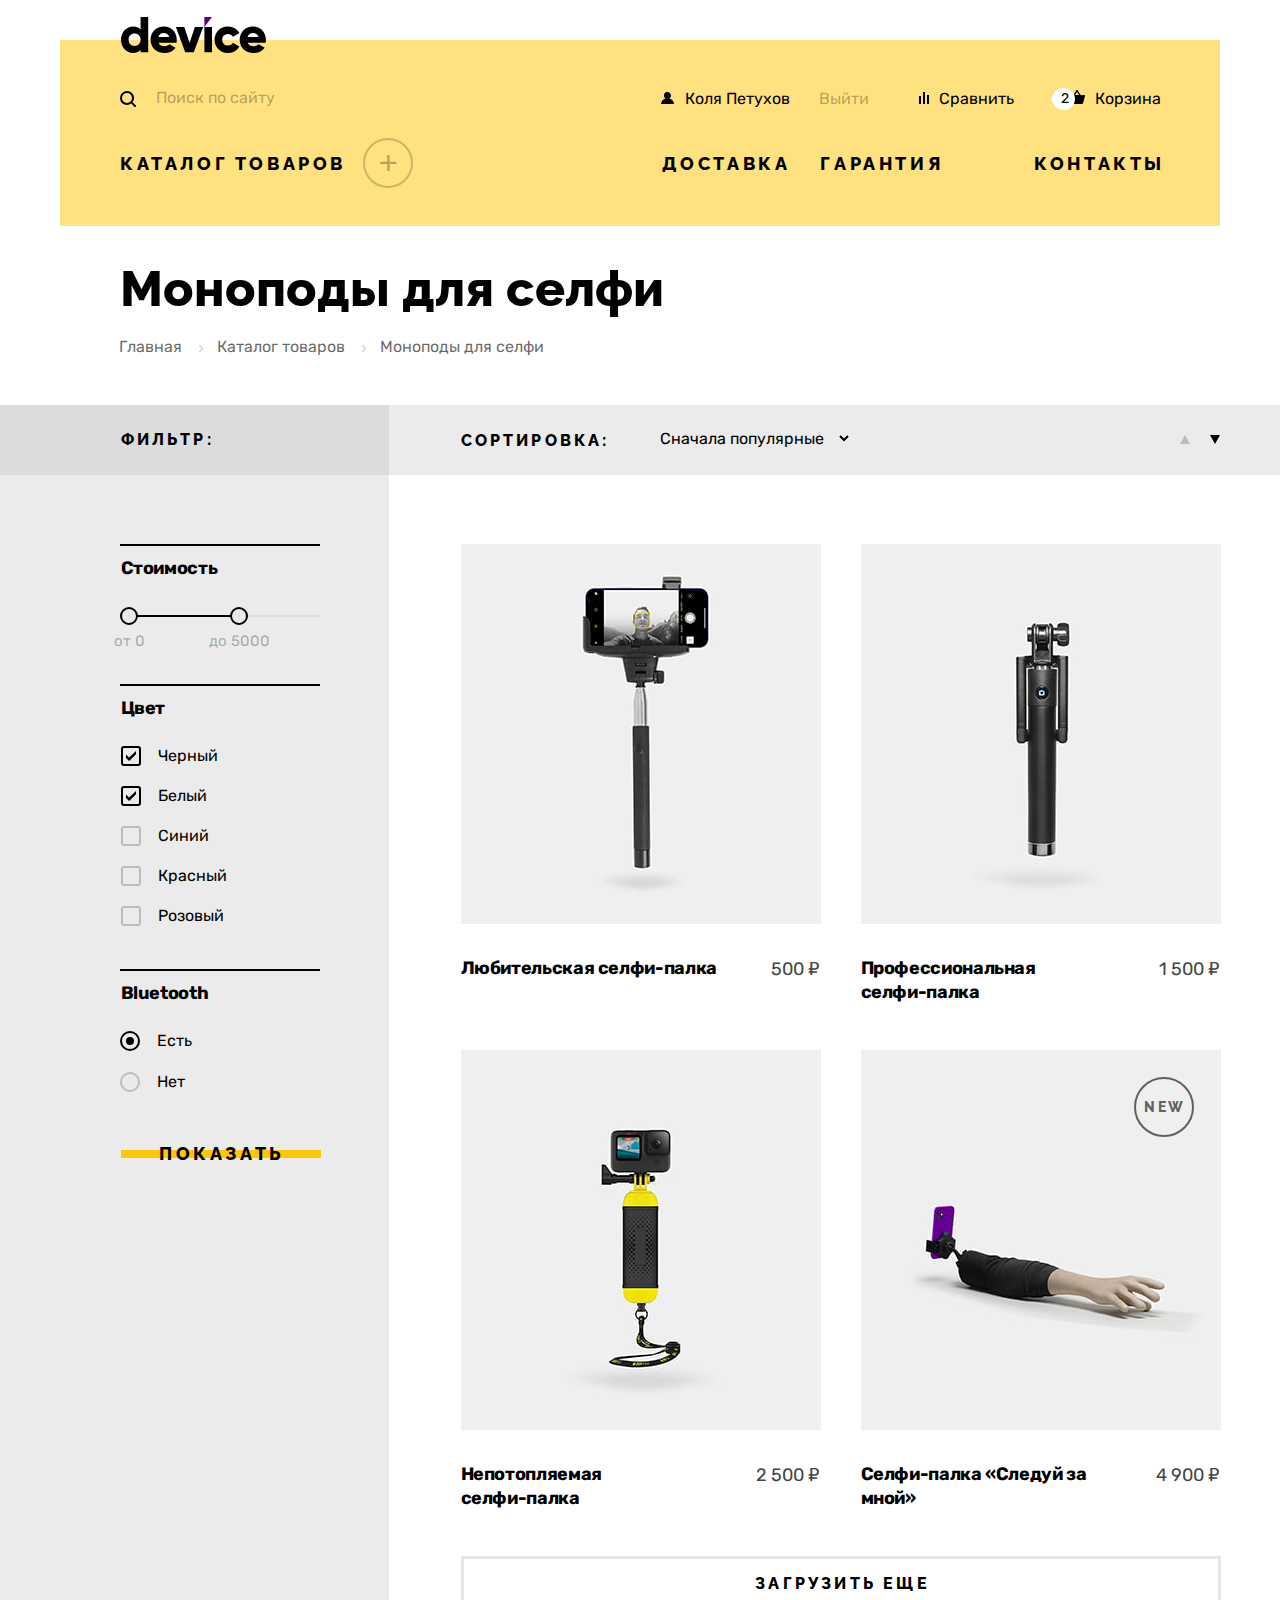
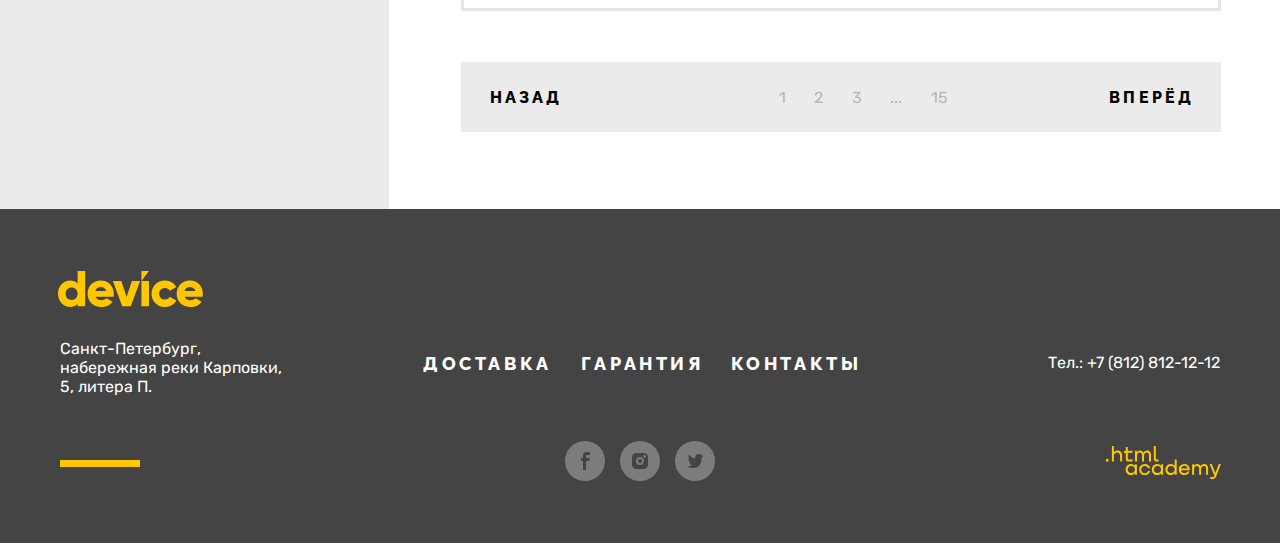
==== commit f464a12e: "changed filter-order-buttons" ====
--- a/catalog.html
+++ b/catalog.html
@@ -54,14 +54,14 @@
                       <img class="cart_prod_list_item_photo" src="img/product-1-small.jpg" width="41" height="43" alt="превью товара">
                       <h3 class="cart_prod_list_item_heading">Любительская<br>селфи-палка</h3>
                     </a>
-                    <button class="cart_prod_list_item_remove" type="button">+</button>
+                    <button class="cart_prod_list_item_remove" type="button" aria-label="Удалить товар">+</button>
                   </li>
                   <li class="cart_prod_list_item">
                     <a href="#" class="cart_prod_list_item_link">
                       <img class="cart_prod_list_item_photo" src="img/product-2-small.jpg" width="41" height="43" alt="превью товара">
                       <h3 class="cart_prod_list_item_heading">Профессиональная<br>селфи-палка</h3>
                     </a>
-                    <button class="cart_prod_list_item_remove" type="button"><span>+</span></button>
+                    <button class="cart_prod_list_item_remove" type="button" aria-label="Удалить товар">+</button>
                   </li>
                 </ul>
                 <ul class="cart_total">
@@ -265,9 +265,11 @@
               </select>
             </form>
             <a href="#" class="filter-order-button filter-order-button_ascending purple-border-focus">
+              <div class="filter-order-button_icon filter-order-button_ascending_icon filter-order-button_active"></div>
               <span class="visually-hidden">По возрастанию</span>
             </a>
-            <a href="#" class="filter-order-button filter-order-button_active filter-order-button_descending purple-border-focus">
+            <a href="#" class="filter-order-button filter-order-button_descending purple-border-focus">
+              <div class="filter-order-button_icon filter-order-button_descending_icon"></div>
               <span class="visually-hidden">По убыванию</span>
             </a>
           </div>
--- a/styles/styles.css
+++ b/styles/styles.css
@@ -31,6 +31,7 @@
 }
 
 /* Общие стили и классы */
+
 html {
   height: 100%;
 }
@@ -38,8 +39,7 @@
 body {
   display: flex;
   height: 100%;
-  min-width: 1440px;
-  margin: 0;
+  margin: 0 auto;
   flex-direction: column;
   font-family: "Rubik", sans-serif;
   font-size: 18px;
@@ -80,13 +80,13 @@
   padding-left: 3px;
   box-sizing: border-box;
   text-align: center;
-  background: repeating-linear-gradient(rgb(255, 255, 255, 0), rgb(255, 255, 255, 0) 16px, #ffc700 16px, #ffc700 24px, rgb(255, 255, 255, 0) 24px, rgb(255, 255, 255, 0));
+  background: repeating-linear-gradient(rgb(255, 255, 255, 0), rgb(255, 255, 255, 0) 39%, #ffc700 39%, #ffc700 61%, rgb(255, 255, 255, 0) 61%, rgb(255, 255, 255, 0));
   border: none;
 }
 
 .button-yellow-dark-crossline:focus-visible {
   outline: none;
-  background: repeating-linear-gradient(rgb(255, 255, 255, 0), rgb(255, 255, 255, 0) 16px, #af4fff 16px, #af4fff 24px, rgb(255, 255, 255, 0) 24px, rgb(255, 255, 255, 0));
+  background: repeating-linear-gradient(rgb(255, 255, 255, 0), rgb(255, 255, 255, 0) 39%, #af4fff 39%, #af4fff 61%, rgb(255, 255, 255, 0) 61%, rgb(255, 255, 255, 0));
 }
 
 .button-yellow-dark-crossline:hover {
@@ -105,7 +105,7 @@
   text-align: center;
   line-height: 50px;
   border: none;
-  background: repeating-linear-gradient(rgb(255, 255, 255, 0), rgb(255, 255, 255, 0) 21px, #ffe17f 21px, #ffe17f 29px, rgb(255, 255, 255, 0) 29px, rgb(255, 255, 255, 0));
+  background: repeating-linear-gradient(rgb(255, 255, 255, 0), rgb(255, 255, 255, 0) 42%, #ffe17f 42%, #ffe17f 58%, rgb(255, 255, 255, 0) 58%, rgb(255, 255, 255, 0));
 }
 
 .purple-border-focus:focus-visible {
@@ -114,7 +114,7 @@
 }
 
 .button-yellow-light-crossline:focus-visible {
-  background: repeating-linear-gradient(rgb(255, 255, 255, 0), rgb(255, 255, 255, 0) 21px, #af4fff 21px, #af4fff 29px, rgb(255, 255, 255, 0) 29px, rgb(255, 255, 255, 0));
+  background: repeating-linear-gradient(rgb(255, 255, 255, 0), rgb(255, 255, 255, 0) 42%, #af4fff 42%, #af4fff 58%, rgb(255, 255, 255, 0) 58%, rgb(255, 255, 255, 0));
   outline: none;
 }
 
@@ -638,6 +638,10 @@
   outline: none;
 }
 
+.header_main-nav_item_delivery {
+  margin-left: 15px;
+}
+
 .header_main-nav_item_delivery a {
   padding-right: 14px;
 }
@@ -698,9 +702,6 @@
   font-weight: 400;
   line-height: 18px;
   text-transform: none;
-}
-
-.header_main-nav_catalog-nav-hidden_list_item {
   border-radius: 25px;
 }
 
@@ -766,6 +767,8 @@
 }
 
 .main_promo_slider_item_image {
+  width: 560px;
+  height: 560px;
   grid-column: 1 / 2;
   grid-row: 1 / -1;
   align-self: center;
@@ -815,31 +818,39 @@
 
 .main_promo_slider_dots-control_list {
   display: flex;
-  width: 80px;
+  min-width: 80px;
   height: 12px;
   margin: 4px 60px 0 auto;
   padding: 0;
+  flex-wrap: wrap;
   grid-column: 3 / 4;
   grid-row: 3 / 4;
-  justify-content: space-between;
+}
+
+.main_promo_slider_dots-control_list_item:not(:last-child) {
+  margin-right: 22px;
+}
+
+.main_promo_slider_item_spec_block-wrapper {
+  display: flex;
+  flex-direction: column-reverse;
+  min-width: 160px;
 }
 
 .main_promo_slider_item_spec {
-  display: grid;
+  display: flex;
   max-width: 560px;
   margin: 0;
   grid-column: 2 / -1;
   grid-row: 4 / 5;
-  grid-auto-columns: min-content;
-  grid-auto-rows: min-content;
-  row-gap: 11px;
+  flex-wrap: wrap;
+  flex-direction: row;
+  align-items: flex-start;
   line-height: 30px;
 }
 
 .main_promo_slider_item_spec_description {
-  min-width: 160px;
-  margin: 0;
-  grid-row: 1 / 2;
+  margin: 0 0 11px 0;
   font-size: 36px;
 }
 
@@ -851,7 +862,7 @@
   font-size: 16px;
 }
 
-.main_promo_slider_item:nth-child(3) .main_promo_slider_item_spec_description:nth-child(4) {
+.main_promo_slider_item_spec_block-wrapper:nth-child(2) {
   min-width: 140px;
 }
 
@@ -864,6 +875,10 @@
   border: none;
   border-radius: 6px;
   cursor: pointer;
+}
+
+.main_promo_slider_item:nth-child(3) .slider-btn {
+  margin-top: 116px;
 }
 
 .main_promo_slider_next-slide-btn {
@@ -1367,7 +1382,7 @@
 .delivery_pop-up_form_quantity {
   position: relative;
   width: 160px;
-  padding: 0 50px;
+  padding: 1px 0 0 1px;
   text-align: center;
 }
 
@@ -1375,9 +1390,12 @@
   margin-right: 45px;
 }
 
-.delivery_pop-up_form_quantity::placeholder {
+.delivery_pop-up_form_quantity_input-wrap input::placeholder {
+  font-family: "Rubik", sans-serif;
+  font-size: 16px;
+  font-weight: 400;
+  line-height: 20px;
   color: #000000;
-  font-size: 16px;
 }
 
 .delivery_pop-up_form_quantity_wrap {
@@ -1408,18 +1426,6 @@
   padding-right: 2px;
 }
 
-input.delivery_pop-up_form_quantity::-webkit-outer-spin-button,
-input.delivery_pop-up_form_quantity::-webkit-inner-spin-button {
-  -webkit-appearance: none;
-}
-
-input.delivery_pop-up_form_quantity,
-input.delivery_pop-up_form_quantity:hover,
-input.delivery_pop-up_form_quantity:focus {
-  appearance: none;
-  -moz-appearance: textfield;
-}
-
 .delivery_pop-up_form_info-button {
   content: "";
   position: absolute;
@@ -1727,7 +1733,6 @@
   padding-top: 62px;
   padding-bottom: 44px;
   flex-wrap: wrap;
-  flex: 0 0 auto;
   align-items: center;
   align-content: space-around;
 }
@@ -1799,6 +1804,14 @@
   border-radius: 25px;
 }
 
+.footer_tel:hover {
+  color: #ffc700;
+}
+
+.footer_tel:active {
+  opacity: 0.3;
+}
+
 .page-footer_yellow-line {
   width: 80px;
   height: 7px;
@@ -1870,6 +1883,9 @@
 
 /* Страница каталога */
 
+.main_catalog {
+  flex-grow: 1;
+}
 .main_catalog-header {
   padding: 38px 0 44px 60px;
   box-sizing: border-box;
@@ -1927,7 +1943,6 @@
 
 .catalog-products {
   display: flex;
-  flex-grow: 1;
   justify-content: center;
 }
 
@@ -2039,6 +2054,7 @@
 
 .range-toggle:active {
   background-color: #000000;
+  border-color: #000000;
 }
 
 .toggle-min {
@@ -2152,7 +2168,8 @@
 }
 
 .control-input:checked:focus:hover ~ .control-label,
-.control-input:checked:hover ~ .control-label {
+.control-input:checked:hover ~ .control-label,
+.control-input:checked:hover + .control-mark {
   color: rgba(0, 0, 0, 0.5);
 }
 
@@ -2353,32 +2370,78 @@
   line-height: 19px;
   border: none;
   background-color: inherit;
+  cursor: pointer;
+}
+
+.select-control:focus-within {
+  outline: 5px solid #af4fff;
+}
+
+.select-control:hover {
+  opacity: 0.6;
+}
+
+.select-control:active {
+  opacity: 0.3;
 }
 
 .filter-order-button {
-  display: block;
   width: 30px;
   height: 30px;
-}
-
-.filter-order-button:focus {
+  position: relative;
+}
+
+.filter-order-button_ascending {
+  margin-left: auto;
+}
+
+.filter-order-button_descending {
+  margin-right: -9px;
+}
+
+.filter-order-button_icon {
+  width: 0;
+  height: 0;
+}
+
+.filter-order-button_icon::after {
+  content: "";
+  position: absolute;
+  top: 10px;
+  left: 10px;
+  display: block;
+  border: 9.5px solid #000000;
+  border-left-width: 5.5px;
+  border-right-width: 5.5px;
+  border-right-color: transparent;
+  border-left-color: transparent;
+}
+
+.filter-order-button_ascending_icon::after {
+  border-top: none;
+}
+
+.filter-order-button_descending_icon::after {
+  border-bottom: none;
+}
+
+.filter-order-button:focus-visible {
   outline-width: 5px;
 }
 
-.filter-order-button_descending {
-  background: url("../img/sort-down.svg") no-repeat 50% 50%;
-  margin-right: -9px;
-  opacity: 20%;
-}
-
-.filter-order-button_ascending {
-  background: url("../img/sort-up.svg") no-repeat 50% 50%;
-  margin-left: auto;
-  opacity: 20%;
-}
-
-.filter-order-button_active {
-  opacity: 100%;
+.filter-order-button_active.filter-order-button_icon::after {
+  border-bottom-color: rgba(0, 0, 0, 0.2);
+  border-top-color: rgba(0, 0, 0, 0.2);
+}
+
+.filter-order-button:hover .filter-order-button_icon::after {
+  border-bottom-color: rgba(0, 0, 0, 0.5);
+  border-top-color: rgba(0, 0, 0, 0.5);
+}
+
+.filter-order-button:active .filter-order-button_icon::after {
+  border-bottom-color: rgba(0, 0, 0, 1);
+  border-top-color: rgba(0, 0, 0, 1);
 }
 
 /* Карточки товаров */
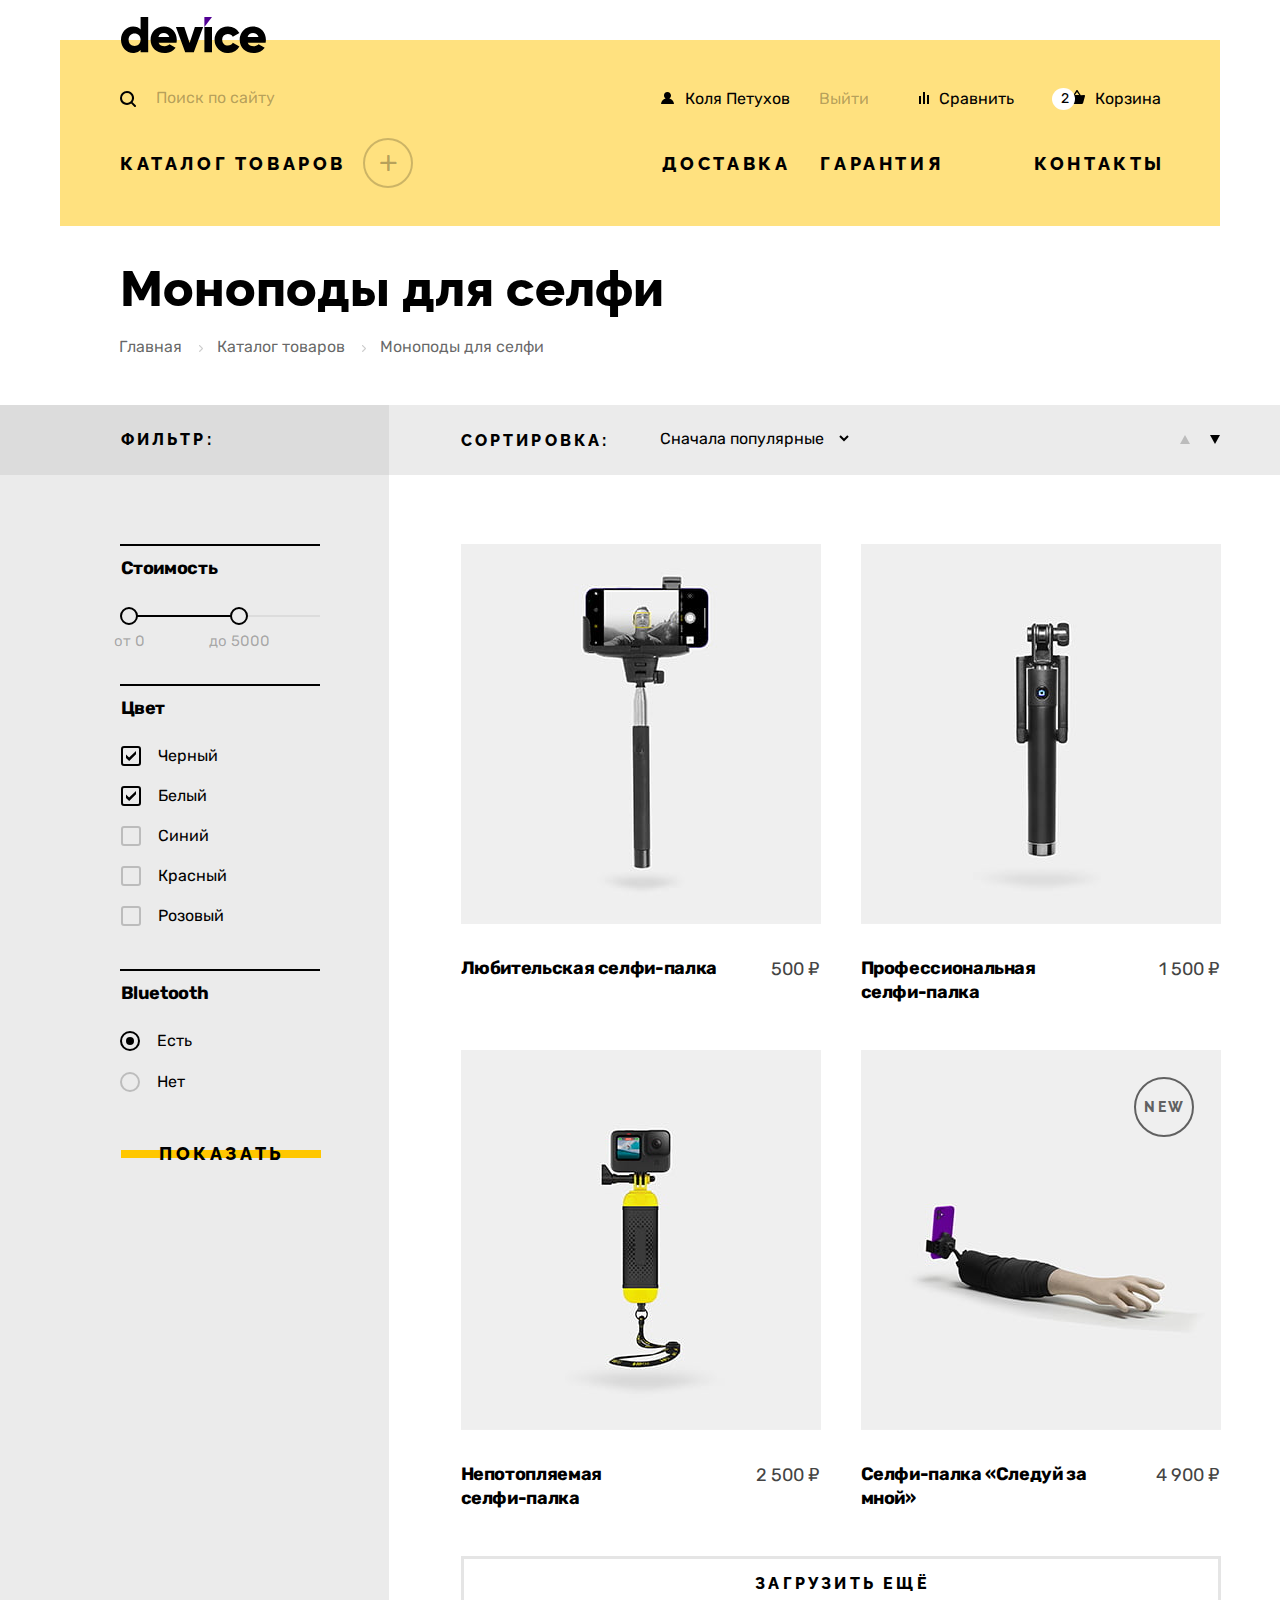
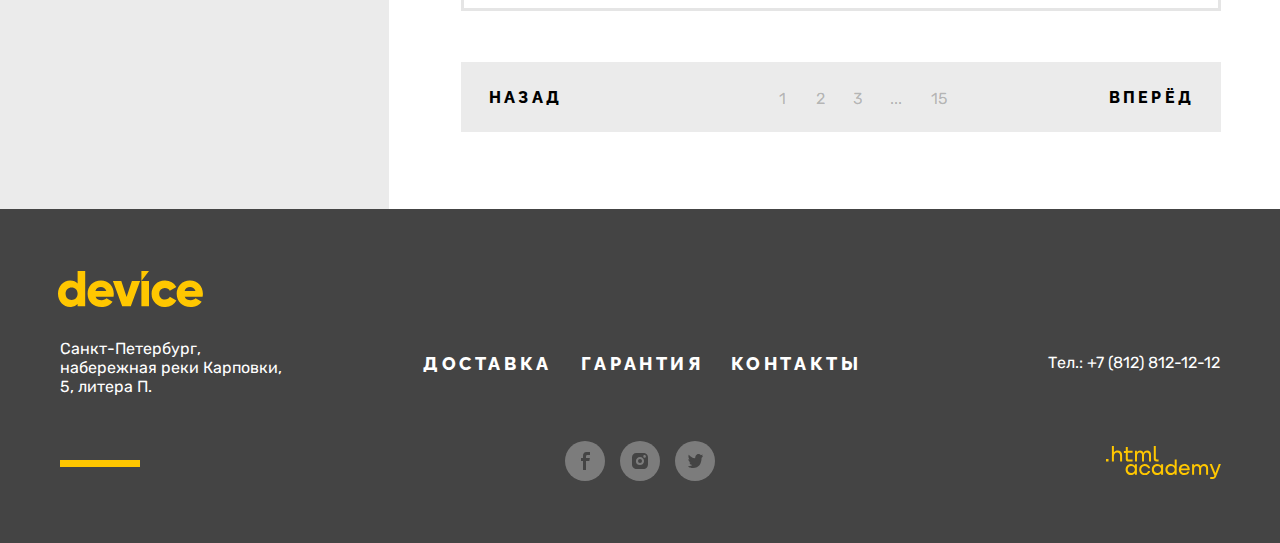
==== commit 8e5a9b0c: "changed focus, fix focus on pagination catalog" ====
--- a/catalog.html
+++ b/catalog.html
@@ -4,7 +4,8 @@
   <meta charset="UTF-8">
   <meta name="viewport" content="width=device-width, initial-scale=1.0">
   <link rel="stylesheet" href="styles/styles.css">
-  <link rel="icon" href="favicon.png">
+  <link rel="icon" href="favicon.ico">
+  <link rel="icon" type="image/png" sizes="32x32" href="img/favicon-32.png">
   <title>Каталог</title>
 </head>
 
@@ -156,7 +157,7 @@
 
                   <div class="range">
                     <div class="range-scale">
-                      <div class="range-bar" style="left: 9px; width: 110px;">
+                      <div class="range-bar">
                         <button class="range-toggle toggle-min" type="button">
                           <span class="visually-hidden">Изменить минимальную цену.</span>
                         </button>
@@ -326,12 +327,12 @@
             </ul>
 
             <button class="product-list_show-more-button button purple-border-focus" type="button">
-              <span>Загрузить еще</span>
+              <span>Загрузить ещё</span>
             </button>
 
             <ul class="pagination-list">
               <li class="pagination-list_item">
-                <a class="pagination-link"  href="#">
+                <a class="pagination-link pagination-link_next-prvs"  href="#">
                   <span class="visually-link_text pagination-prev">назад</span>
                 </a>
               </li>
@@ -339,38 +340,38 @@
               <li class="pagination-list_item">
                 <ul class="pagination-list_page-numbers">
                   <li class="pagination-list_item">
-                    <a class="pagination-link" href="#">
+                    <a class="pagination-link pagination-link_number-wrap" href="#" >
                       <span class="visually-link_text pagination-link_number">1</span>
                     </a>
                   </li>
 
                   <li class="pagination-list_item">
-                    <a class="pagination-link" href="#">
+                    <a class="pagination-link pagination-link_number-wrap" href="#">
                       <span class="visually-link_text pagination-link_number">2</span>
                     </a>
                   </li>
 
                   <li class="pagination-list_item">
-                    <a class="pagination-link" href="#">
+                    <a class="pagination-link pagination-link_number-wrap" href="#">
                       <span class="visually-link_text pagination-link_number">3</span>
                     </a>
                   </li>
 
+                  <li class="pagination-list_item  pagination-link_dots">
+                    <a class="pagination-link pagination-link_number-wrap" href="#">
+                      <span class="visually-link_text pagination-link_number">...</span>
+                    </a>
+                  </li>
+
                   <li class="pagination-list_item">
-                    <a class="pagination-link" href="#">
-                      <span class="visually-link_text pagination-link_number">...</span>
-                    </a>
-                  </li>
-
-                  <li class="pagination-list_item">
-                    <a class="pagination-link" href="#">
+                    <a class="pagination-link pagination-link_number-wrap" href="#">
                       <span class="visually-link_text pagination-link_number">15</span>
                     </a>
                   </li>
                 </ul>
               </li>
               <li class="pagination-list_item">
-                <a class="pagination-link" href="#">
+                <a class="pagination-link pagination-link_next-prvs" href="#">
                   <span class="visually-link_text pagination-next">вперёд</span>
                 </a>
               </li>
@@ -436,7 +437,9 @@
         </section>
 
         <a class="html-academy-logo purple-border-focus" href="https://www.htmlacademy.ru">
-          <img src="img/html_academy-logo.svg" width="115" height="33" alt="Логотип HTML Academy">
+          <svg class="html-academy-logo_svg" xmlns="http://www.w3.org/2000/svg" width="115" height="33" fill="none">
+            <path d="M0 12.9v2.6h2.5v-2.6H0ZM11.6 4.5c-1.6 0-2.8.7-3.6 1.7h-.1V0h-2v15.5h2v-5.3c0-2.1 1.3-3.6 3.3-3.6 1.8 0 2.9 1.4 2.9 3.2v5.7h2V9.4c.1-3-1.8-4.9-4.5-4.9ZM26.6 4.8h-4.8V1.1h-2v3.8h-1.9v2h1.9v6c0 1.7 1 2.7 2.7 2.7h4.1v-2h-3.7c-.7 0-1.1-.4-1.1-1.1V6.8h4.8v-2ZM41.1 4.6c-1.6 0-2.9.8-3.5 2.1h-.1a3.7 3.7 0 0 0-3.4-2.1c-1.4 0-2.5.8-3.1 1.8h-.1V4.8H29v10.6h2V10c0-2 1-3.5 2.6-3.5 1.5 0 2.4 1 2.4 2.6v6.3h2V9.8c0-2.4 1.4-3.3 2.6-3.3 1.5 0 2.4 1 2.4 2.6v6.3h2V8.9c.1-2.5-1.4-4.3-3.9-4.3ZM47.8 12.7c0 1.7 1 2.7 2.8 2.7h2v-2h-1.7c-.7 0-1.1-.4-1.1-1.1V0h-2v12.7ZM28.9 19.7a4.9 4.9 0 0 0-3.9-1.8c-3.1 0-5.4 2.3-5.4 5.6s2.3 5.6 5.4 5.6c1.8 0 3-.8 3.8-1.9h.1v1.6h2V18.2h-2v1.5Zm-3.6 7.4a3.5 3.5 0 0 1-3.6-3.6c0-2 1.4-3.6 3.6-3.6s3.6 1.6 3.6 3.6c0 1.9-1.4 3.6-3.6 3.6ZM44.2 22c-.5-2.4-2.6-4.1-5.4-4.1a5.4 5.4 0 0 0-5.6 5.6c0 3.1 2.2 5.6 5.6 5.6 2.8 0 4.9-1.8 5.4-4.2h-2.1a3.4 3.4 0 0 1-3.3 2.3 3.5 3.5 0 0 1-3.6-3.6c0-2 1.4-3.6 3.6-3.6 1.6 0 2.8 1 3.3 2.2h2.1V22ZM55.1 19.7a4.9 4.9 0 0 0-3.9-1.8c-3.1 0-5.4 2.3-5.4 5.6s2.3 5.6 5.4 5.6c1.8 0 3-.8 3.8-1.9h.1v1.6h2V18.2h-2v1.5Zm-3.6 7.4a3.5 3.5 0 0 1-3.6-3.6c0-2 1.4-3.6 3.6-3.6s3.6 1.6 3.6 3.6c0 1.9-1.5 3.6-3.6 3.6ZM68.7 19.8a5 5 0 0 0-3.9-1.9c-3.1 0-5.4 2.3-5.4 5.6s2.2 5.6 5.4 5.6c1.7 0 3-.8 3.8-1.8h.1v1.5h2V13.4h-2v6.4Zm-3.6 7.3a3.5 3.5 0 0 1-3.6-3.6c0-2 1.4-3.6 3.6-3.6s3.6 1.6 3.6 3.6c-.1 2-1.5 3.6-3.6 3.6ZM78.3 17.9a5.4 5.4 0 0 0-5.5 5.6c0 3 2.1 5.6 5.5 5.6 2.5 0 4.5-1.3 5.2-3.6h-2.1c-.5 1-1.6 1.6-3 1.6-1.9 0-3.3-1.3-3.4-2.9h8.8c.2-3.6-2-6.3-5.5-6.3Zm0 1.9c1.7 0 3 1 3.3 2.6h-6.5a3.2 3.2 0 0 1 3.2-2.6ZM98.2 17.9a4 4 0 0 0-3.6 2h-.1c-.6-1.2-1.8-2-3.4-2-1.4 0-2.5.7-3.1 1.8v-1.5h-1.9v10.6h2v-5.4c0-2 1-3.4 2.6-3.5 1.5 0 2.4 1 2.4 2.6v6.3h2v-5.6c0-2.4 1.4-3.3 2.6-3.3 1.5 0 2.4 1 2.4 2.6v6.3h2v-6.5c.1-2.6-1.4-4.4-3.9-4.4ZM109.4 27l-3.6-8.9h-2.2l4.8 11.6c-.3.9-.7 1.2-1.7 1.2h-2.5v2h2.5c1.8 0 2.8-.8 3.5-2.6l4.7-12.2h-2.1l-3.4 8.9Z" fill="#FFC700"/>
+          </svg>
         </a>
     </div>
   </footer>
--- a/styles/styles.css
+++ b/styles/styles.css
@@ -32,13 +32,13 @@
 
 /* Общие стили и классы */
 
-html {
+html,
+body {
   height: 100%;
 }
 
 body {
   display: flex;
-  height: 100%;
   margin: 0 auto;
   flex-direction: column;
   font-family: "Rubik", sans-serif;
@@ -84,7 +84,7 @@
   border: none;
 }
 
-.button-yellow-dark-crossline:focus-visible {
+.button-yellow-dark-crossline:focus {
   outline: none;
   background: repeating-linear-gradient(rgb(255, 255, 255, 0), rgb(255, 255, 255, 0) 39%, #af4fff 39%, #af4fff 61%, rgb(255, 255, 255, 0) 61%, rgb(255, 255, 255, 0));
 }
@@ -108,12 +108,12 @@
   background: repeating-linear-gradient(rgb(255, 255, 255, 0), rgb(255, 255, 255, 0) 42%, #ffe17f 42%, #ffe17f 58%, rgb(255, 255, 255, 0) 58%, rgb(255, 255, 255, 0));
 }
 
-.purple-border-focus:focus-visible {
+.purple-border-focus:focus {
   outline: 2px solid #af4fff;
   outline-offset: 0;
 }
 
-.button-yellow-light-crossline:focus-visible {
+.button-yellow-light-crossline:focus {
   background: repeating-linear-gradient(rgb(255, 255, 255, 0), rgb(255, 255, 255, 0) 42%, #af4fff 42%, #af4fff 58%, rgb(255, 255, 255, 0) 58%, rgb(255, 255, 255, 0));
   outline: none;
 }
@@ -517,15 +517,15 @@
   opacity: 60%;
 }
 
-.cart_prod_list_item_link:focus-visible {
+.cart_prod_list_item_link:focus {
   outline: none;
 }
 
-.cart_prod_list_item_link:focus-visible img {
+.cart_prod_list_item_link:focus img {
   outline: 5px solid #af4fff;
 }
 
-.cart_prod_list_item_link:focus-visible .cart_prod_list_item_heading {
+.cart_prod_list_item_link:focus .cart_prod_list_item_heading {
   color: #af4fff;
 }
 
@@ -538,11 +538,11 @@
   opacity: 30%;
 }
 
-.cart_prod_list_item_remove:focus-visible {
+.cart_prod_list_item_remove:focus {
   outline: 2px solid #af4fff;
 }
 
-.cart_prod_open-cart:focus-visible {
+.cart_prod_open-cart:focus {
   outline-width: 5px;
 }
 
@@ -1012,7 +1012,7 @@
   color: #af4fff;
 }
 
-.main_catalog-categories_list_link:focus-visible {
+.main_catalog-categories_list_link:focus {
   outline: none;
 }
 
@@ -1076,9 +1076,10 @@
 
 .main_about-services_slider-button {
   width: 160px;
-}
-
-.main_about-services_slider-button_active:focus-visible {
+  cursor: pointer;
+}
+
+.main_about-services_slider-button_active:focus-within {
   outline: none;
   background: repeating-linear-gradient(rgb(255, 255, 255, 0), rgb(255, 255, 255, 0) 16px, #af4fff 16px, #af4fff 24px, rgb(255, 255, 255, 0) 24px, rgb(255, 255, 255, 0));
   color: #000000;
@@ -1089,8 +1090,9 @@
   background: none;
 }
 
-
-.main_about-services_slider-button_active:hover {
+.main_about-services_slider-button-wrap-active:hover .main_about-services_slider-button_active,
+.main_about-services_slider-button_active:hover
+{
   outline: none;
   background: #ffc700;
   color: #000000;
@@ -1276,7 +1278,7 @@
   cursor: pointer;
 }
 
-.delivery_pop-up_close-button:focus-visible {
+.delivery_pop-up_close-button:focus {
   outline-width: 5px;
 }
 
@@ -1316,7 +1318,7 @@
   border: none;
 }
 
-.delivery_pop-up_form_input:focus-visible {
+.delivery_pop-up_form_input:focus {
   outline-width: 5px;
 }
 
@@ -1858,6 +1860,15 @@
   padding: 8px 6px 0 6px;
 }
 
+.html-academy-logo:hover path{
+  fill: #ffffff;
+}
+
+.html-academy-logo:active path{
+  fill: #ffffff;
+  fill-opacity: 0.3;
+}
+
 .footer_social_list_item-link:focus {
   outline-width: 5px;
   background: none;
@@ -2031,6 +2042,8 @@
 
 .range-bar {
   position: absolute;
+  left: 9px;
+  width: 110px;
   height: 2px;
   background-color: #000000;
 }
@@ -2047,7 +2060,7 @@
   background-color: #ebebeb;
 }
 
-.range-toggle:focus-visible {
+.range-toggle:focus {
   outline: none;
   border-color: #af4fff;
 }
@@ -2074,7 +2087,7 @@
 .catalog-filter-input {
   width: 100%;
   padding: 0 4px;
-  font-family: inherit;
+  font-family: "Rubik", sans-serif;
   color: rgba(0, 0, 0, 0.3);
   border: none;
   background: none;
@@ -2388,7 +2401,6 @@
 .filter-order-button {
   width: 30px;
   height: 30px;
-  position: relative;
 }
 
 .filter-order-button_ascending {
@@ -2406,10 +2418,8 @@
 
 .filter-order-button_icon::after {
   content: "";
-  position: absolute;
-  top: 10px;
-  left: 10px;
-  display: block;
+  display: inline-block;
+  margin: 0 0 2px 10px;
   border: 9.5px solid #000000;
   border-left-width: 5.5px;
   border-right-width: 5.5px;
@@ -2425,7 +2435,7 @@
   border-bottom: none;
 }
 
-.filter-order-button:focus-visible {
+.filter-order-button:focus {
   outline-width: 5px;
 }
 
@@ -2577,18 +2587,20 @@
   border: 3px solid rgba(0, 0, 0, 0.1);
 }
 
-.product-card-link:focus-visible {
+.product-card-link:focus {
   outline: none;
-}
-
-.product-card-link:focus .product-card-image {
-  outline: 5px solid #af4fff;
 }
 
 .product-card-link:focus .product-card-title,
 .product-card-link:focus .product-card-price {
   color: #af4fff;
 }
+
+.product-card-link:focus .product-card-image {
+  outline: 5px solid #af4fff;
+}
+
+
 
 /* Меню страниц */
 
@@ -2597,7 +2609,7 @@
   min-height: 70px;
   width: 760px;
   margin: 0 0 77px 0;
-  padding: 0 26px 0 29px;
+  padding: 0;
   grid-template-columns: min-content min-content min-content;
   justify-content: space-between;
   box-sizing: border-box;
@@ -2622,18 +2634,49 @@
 .pagination-list_page-numbers {
   display: flex;
   min-width: 169px;
-  margin-left: 55px;
+  margin-left: 40px;
   padding: 0;
   flex-direction: row;
-  justify-content: space-between;
   list-style-type: none;
+}
+
+.pagination-link_dots {
+  margin-right: 5px;
 }
 
 .pagination-link_number {
   font-size: 16px;
   color: rgba(44, 44, 44, 0.3);
-}
-
-.visually-link_text {
-  line-height: 19px;
-}
+  line-height: 41px;
+}
+
+.pagination-link_next-prvs {
+  display: block;
+  width: 117px;
+  height: 60px;
+  text-align: center;
+}
+
+.pagination-prev {
+padding: 0 0 0 13px;
+}
+
+.pagination-next {
+  padding: 0 21px 0 0;
+}
+
+.pagination-prev,
+.pagination-next {
+  line-height: 62px;
+}
+
+.pagination-link_number-wrap {
+  display: block;
+  width: 38px;
+  height: 38px;
+  text-align: center;
+}
+
+.pagination-link:focus {
+  outline: 5px solid #af4fff;
+}
